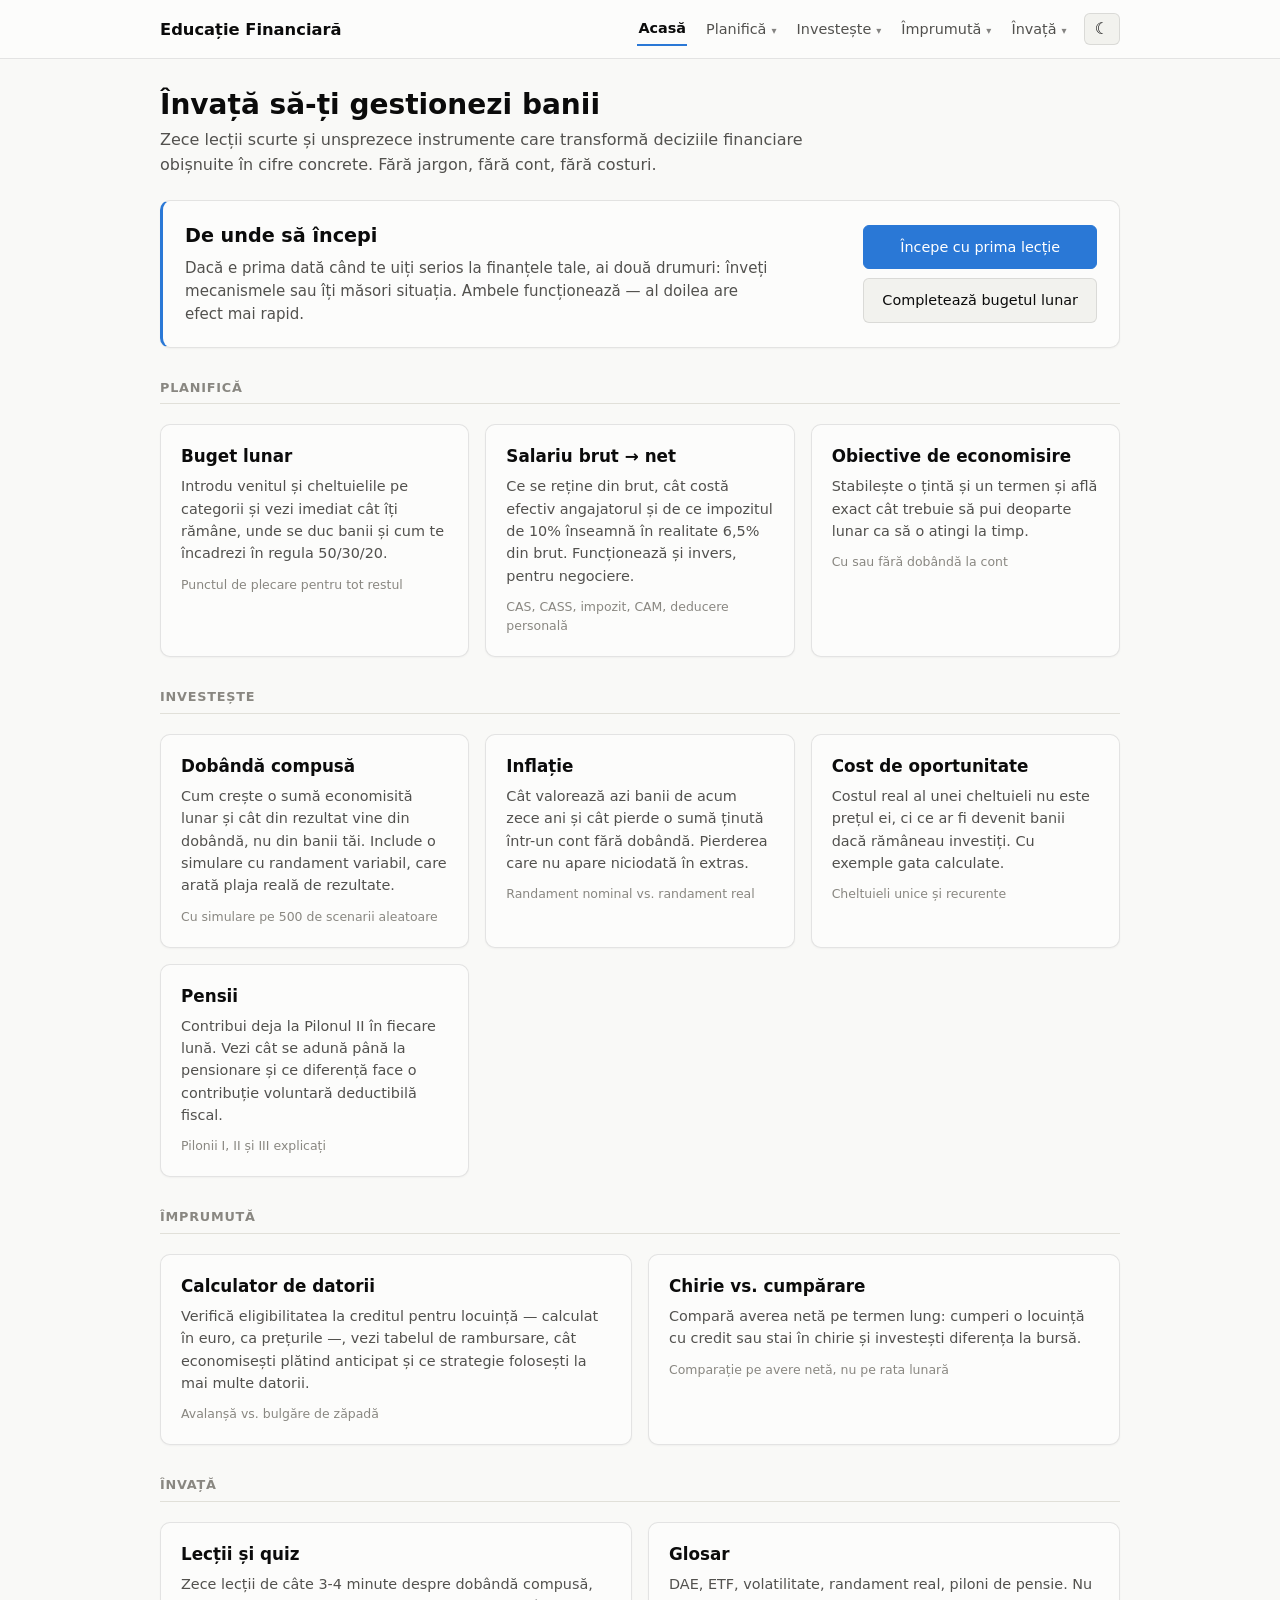
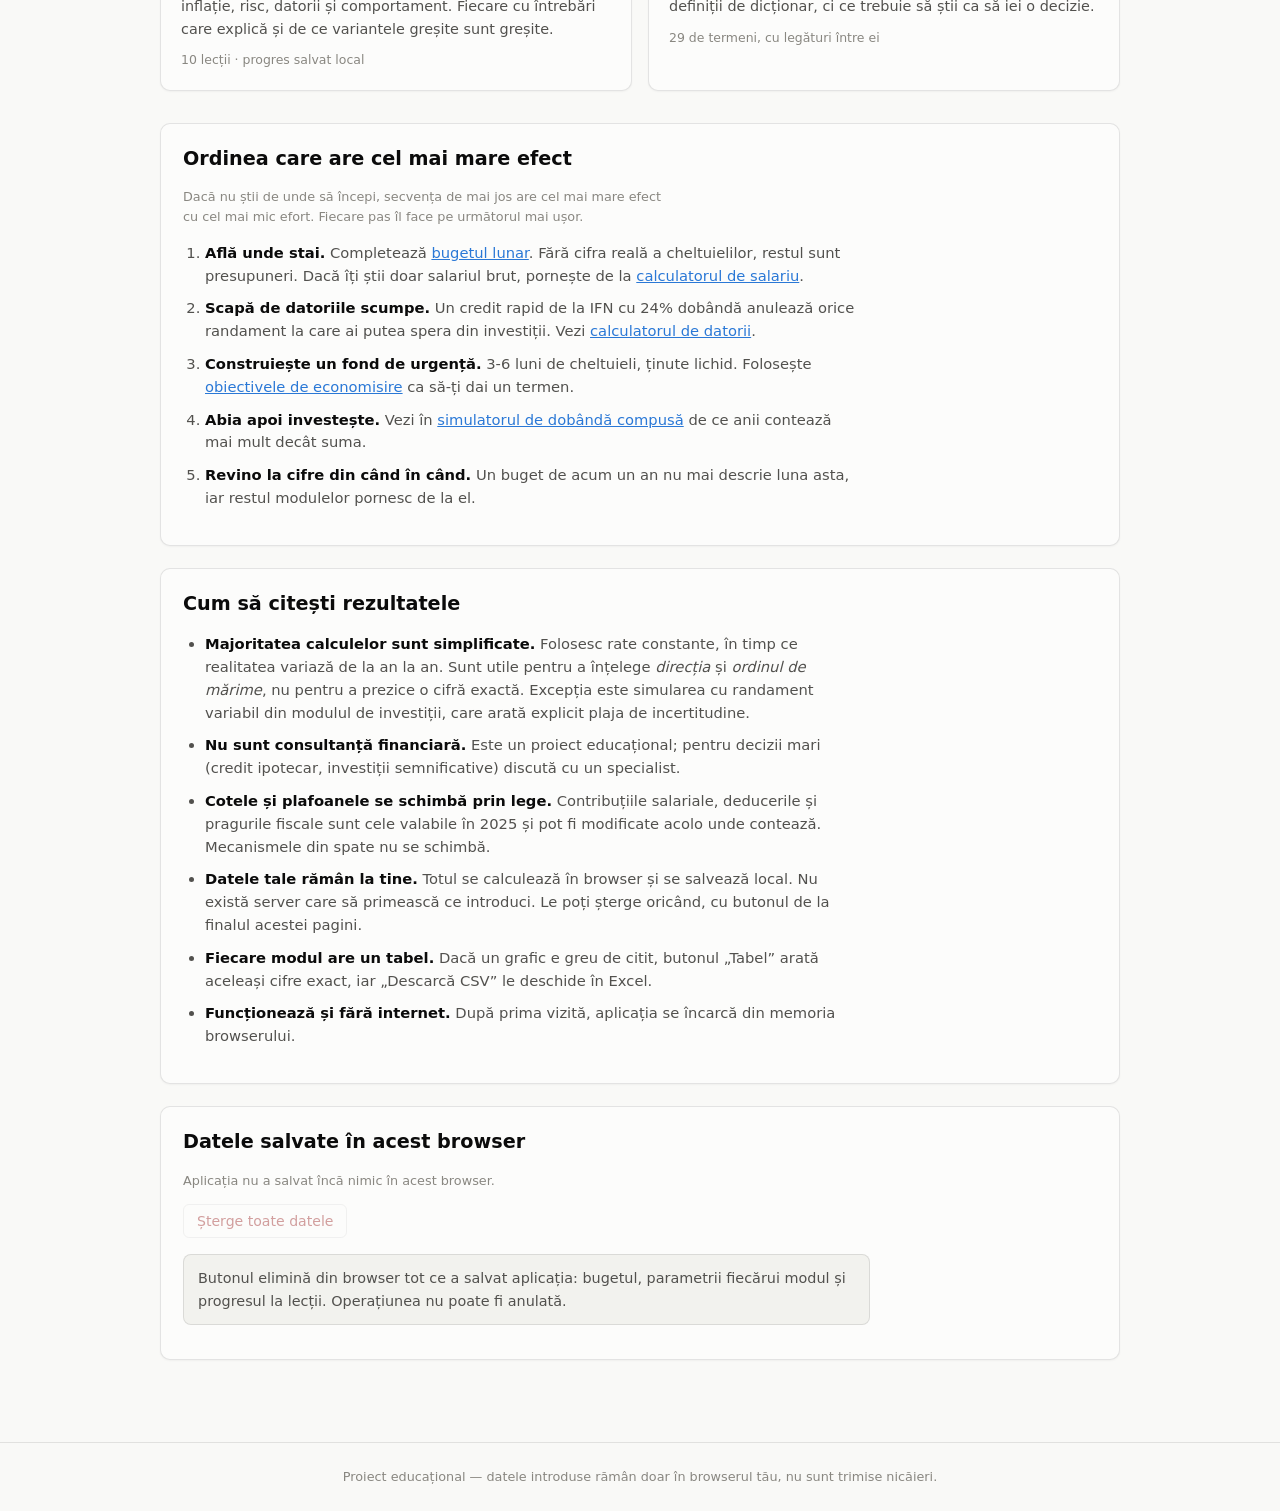
==== index.html @ 133fb51b "Initial commit: aplicatie de educatie financiara Unsprezece instrumente interactive (buget, salariu," ====
<!doctype html>
<html lang="ro">
<head>
  <meta charset="utf-8" />
  <meta name="viewport" content="width=device-width, initial-scale=1" />
  <title>Educație Financiară</title>
  <meta name="description" content="Aplicație de educație financiară: lecții cu quiz, glosar și unsprezece instrumente interactive — buget, salariu, investiții, credite, pensii, inflație. Fără cont, fără costuri, totul în browser." />
  <link rel="stylesheet" href="css/style.css" />
  <link rel="manifest" href="manifest.json" />
  <meta name="theme-color" content="#2a78d6" />
</head>
<body>
  <a class="skip-link" href="#main">Sari la conținut</a>
  <header class="site-header">
    <nav class="site-nav" id="site-nav" aria-label="Navigație principală"></nav>
  </header>

  <main id="main">
    <h1>Învață să-ți gestionezi banii</h1>
    <p class="subtitle">Zece lecții scurte și unsprezece instrumente care transformă deciziile financiare obișnuite în cifre concrete. Fără jargon, fără cont, fără costuri.</p>

    <!-- Punctul de intrare recomandat: se personalizează dacă există date. -->
    <div class="card hero-card">
      <div class="hero-main">
        <div class="hero-text">
          <h2 id="hero-title">De unde să începi</h2>
          <p id="hero-text" class="hero-lead">Dacă e prima dată când te uiți serios la finanțele tale, ai două drumuri: înveți mecanismele sau îți măsori situația. Ambele funcționează — al doilea are efect mai rapid.</p>
        </div>
        <div class="hero-actions">
          <a class="hero-btn primary" id="hero-cta" href="lectii.html">Începe cu prima lecție</a>
          <a class="hero-btn" href="buget.html">Completează bugetul lunar</a>
        </div>
      </div>
      <div id="hero-progress" class="hero-progress hidden"></div>
    </div>

    <h2 class="section-title">Planifică</h2>
    <div class="module-grid">
      <a class="module-card" href="buget.html">
        <h3>Buget lunar</h3>
        <p>Introdu venitul și cheltuielile pe categorii și vezi imediat cât îți rămâne, unde se duc banii și cum te încadrezi în regula 50/30/20.</p>
        <span class="status" id="status-buget">Punctul de plecare pentru tot restul</span>
      </a>
      <a class="module-card" href="salariu.html">
        <h3>Salariu brut → net</h3>
        <p>Ce se reține din brut, cât costă efectiv angajatorul și de ce impozitul de 10% înseamnă în realitate 6,5% din brut. Funcționează și invers, pentru negociere.</p>
        <span class="status">CAS, CASS, impozit, CAM, deducere personală</span>
      </a>
      <a class="module-card" href="obiective.html">
        <h3>Obiective de economisire</h3>
        <p>Stabilește o țintă și un termen și află exact cât trebuie să pui deoparte lunar ca să o atingi la timp.</p>
        <span class="status">Cu sau fără dobândă la cont</span>
      </a>
    </div>

    <h2 class="section-title">Investește</h2>
    <div class="module-grid">
      <a class="module-card" href="investitii.html">
        <h3>Dobândă compusă</h3>
        <p>Cum crește o sumă economisită lunar și cât din rezultat vine din dobândă, nu din banii tăi. Include o simulare cu randament variabil, care arată plaja reală de rezultate.</p>
        <span class="status">Cu simulare pe 500 de scenarii aleatoare</span>
      </a>
      <a class="module-card" href="inflatie.html">
        <h3>Inflație</h3>
        <p>Cât valorează azi banii de acum zece ani și cât pierde o sumă ținută într-un cont fără dobândă. Pierderea care nu apare niciodată în extras.</p>
        <span class="status">Randament nominal vs. randament real</span>
      </a>
      <a class="module-card" href="oportunitate.html">
        <h3>Cost de oportunitate</h3>
        <p>Costul real al unei cheltuieli nu este prețul ei, ci ce ar fi devenit banii dacă rămâneau investiți. Cu exemple gata calculate.</p>
        <span class="status">Cheltuieli unice și recurente</span>
      </a>
      <a class="module-card" href="pensii.html">
        <h3>Pensii</h3>
        <p>Contribui deja la Pilonul II în fiecare lună. Vezi cât se adună până la pensionare și ce diferență face o contribuție voluntară deductibilă fiscal.</p>
        <span class="status">Pilonii I, II și III explicați</span>
      </a>
    </div>

    <h2 class="section-title">Împrumută</h2>
    <div class="module-grid">
      <a class="module-card" href="datorii.html">
        <h3>Calculator de datorii</h3>
        <p>Verifică eligibilitatea la creditul pentru locuință — calculat în euro, ca prețurile —, vezi tabelul de rambursare, cât economisești plătind anticipat și ce strategie folosești la mai multe datorii.</p>
        <span class="status">Avalanșă vs. bulgăre de zăpadă</span>
      </a>
      <a class="module-card" href="comparator.html">
        <h3>Chirie vs. cumpărare</h3>
        <p>Compară averea netă pe termen lung: cumperi o locuință cu credit sau stai în chirie și investești diferența la bursă.</p>
        <span class="status">Comparație pe avere netă, nu pe rata lunară</span>
      </a>
    </div>

    <h2 class="section-title">Învață</h2>
    <div class="module-grid">
      <a class="module-card" href="lectii.html">
        <h3>Lecții și quiz</h3>
        <p>Zece lecții de câte 3-4 minute despre dobândă compusă, inflație, risc, datorii și comportament. Fiecare cu întrebări care explică și de ce variantele greșite sunt greșite.</p>
        <span class="status" id="status-lectii">10 lecții · progres salvat local</span>
      </a>
      <a class="module-card" href="glosar.html">
        <h3>Glosar</h3>
        <p>DAE, ETF, volatilitate, randament real, piloni de pensie. Nu definiții de dicționar, ci ce trebuie să știi ca să iei o decizie.</p>
        <span class="status">29 de termeni, cu legături între ei</span>
      </a>
    </div>

    <div class="card" style="margin-top:32px">
      <h2>Ordinea care are cel mai mare efect</h2>
      <p class="field-hint">Dacă nu știi de unde să începi, secvența de mai jos are cel mai mare efect cu cel mai mic efort. Fiecare pas îl face pe următorul mai ușor.</p>
      <ol class="notes-list">
        <li><strong>Află unde stai.</strong> Completează <a href="buget.html">bugetul lunar</a>. Fără cifra reală a cheltuielilor, restul sunt presupuneri. Dacă îți știi doar salariul brut, pornește de la <a href="salariu.html">calculatorul de salariu</a>.</li>
        <li><strong>Scapă de datoriile scumpe.</strong> Un credit rapid de la IFN cu 24% dobândă anulează orice randament la care ai putea spera din investiții. Vezi <a href="datorii.html">calculatorul de datorii</a>.</li>
        <li><strong>Construiește un fond de urgență.</strong> 3-6 luni de cheltuieli, ținute lichid. Folosește <a href="obiective.html">obiectivele de economisire</a> ca să-ți dai un termen.</li>
        <li><strong>Abia apoi investește.</strong> Vezi în <a href="investitii.html">simulatorul de dobândă compusă</a> de ce anii contează mai mult decât suma.</li>
        <li><strong>Revino la cifre din când în când.</strong> Un buget de acum un an nu mai descrie luna asta, iar restul modulelor pornesc de la el.</li>
      </ol>
    </div>

    <div class="card">
      <h2>Cum să citești rezultatele</h2>
      <ul class="notes-list">
        <li><strong>Majoritatea calculelor sunt simplificate.</strong> Folosesc rate constante, în timp ce realitatea variază de la an la an. Sunt utile pentru a înțelege <em>direcția</em> și <em>ordinul de mărime</em>, nu pentru a prezice o cifră exactă. Excepția este simularea cu randament variabil din modulul de investiții, care arată explicit plaja de incertitudine.</li>
        <li><strong>Nu sunt consultanță financiară.</strong> Este un proiect educațional; pentru decizii mari (credit ipotecar, investiții semnificative) discută cu un specialist.</li>
        <li><strong>Cotele și plafoanele se schimbă prin lege.</strong> Contribuțiile salariale, deducerile și pragurile fiscale sunt cele valabile în 2025 și pot fi modificate acolo unde contează. Mecanismele din spate nu se schimbă.</li>
        <li><strong>Datele tale rămân la tine.</strong> Totul se calculează în browser și se salvează local. Nu există server care să primească ce introduci. Le poți șterge oricând, cu butonul de la finalul acestei pagini.</li>
        <li><strong>Fiecare modul are un tabel.</strong> Dacă un grafic e greu de citit, butonul „Tabel” arată aceleași cifre exact, iar „Descarcă CSV” le deschide în Excel.</li>
        <li><strong>Funcționează și fără internet.</strong> După prima vizită, aplicația se încarcă din memoria browserului.</li>
      </ul>
    </div>

    <div class="card">
      <h2>Datele salvate în acest browser</h2>
      <p class="field-hint" id="storage-summary">Aplicația nu a salvat încă nimic.</p>
      <div class="button-row">
        <button id="btn-clear" type="button" class="ghost danger">Șterge toate datele</button>
      </div>
      <p class="insight">Butonul elimină din browser tot ce a salvat aplicația: bugetul, parametrii fiecărui modul și progresul la lecții. Operațiunea nu poate fi anulată.</p>
    </div>
  </main>

  <footer class="site-footer">
    <p>Proiect educațional — datele introduse rămân doar în browserul tău, nu sunt trimise nicăieri.</p>
  </footer>

  <script src="js/common.js"></script>
  <script src="js/store.js"></script>
  <script src="js/lectii-data.js"></script>
  <script src="js/index.js"></script>
  <script>renderNav("index.html");</script>
</body>
</html>
---- css/style.css ----
/* =====================================================================
   Educație Financiară — foaie de stil unică
   Organizare: 1. tokens  2. bază  3. layout  4. componente  5. responsive
   ===================================================================== */

/* --- 1. Tokens de culoare ------------------------------------------ */
/* Paleta categorică are 8 culori alese să rămână distincte inclusiv
   pentru daltonism; ordinea slot-urilor nu trebuie schimbată.          */

:root {
  color-scheme: light;
  --surface-page:   #f9f9f7;
  --surface-card:   #fcfcfb;
  --surface-sunken: #f2f2ee;
  --text-primary:   #0b0b0b;
  --text-secondary: #52514e;
  --text-muted:     #898781;
  --gridline:       #e1e0d9;
  --baseline:       #c3c2b7;
  --border:         rgba(11, 11, 11, 0.10);
  --good-text:      #006300;
  --critical-text:  #a02f2f;
  --warn-text:      #8a5a00;

  --series-1: #2a78d6; /* albastru */
  --series-2: #eb6834; /* portocaliu */
  --series-3: #1baf7a; /* turcoaz */
  --series-4: #eda100; /* galben */
  --series-5: #e87ba4; /* magenta */
  --series-6: #008300; /* verde */
  --series-7: #4a3aa7; /* violet */
  --series-8: #e34948; /* roșu */

  --accent: var(--series-1);
  --radius: 10px;
  --shadow: 0 1px 2px rgba(11, 11, 11, 0.04);
}

/* Tema întunecată: aceleași opt nuanțe, reașezate pentru fundal închis.
   Se aplică fie din setarea sistemului, fie din butonul de comutare.    */
@media (prefers-color-scheme: dark) {
  :root:not([data-theme="light"]) {
    color-scheme: dark;
    --surface-page:   #0d0d0d;
    --surface-card:   #1a1a19;
    --surface-sunken: #232322;
    --text-primary:   #ffffff;
    --text-secondary: #c3c2b7;
    --text-muted:     #a3a199;
    --gridline:       #2c2c2a;
    --baseline:       #383835;
    --border:         rgba(255, 255, 255, 0.12);
    --good-text:      #0ca30c;
    --critical-text:  #e66767;
    --warn-text:      #fab219;

    --series-1: #3987e5;
    --series-2: #d95926;
    --series-3: #199e70;
    --series-4: #c98500;
    --series-5: #d55181;
    --series-6: #008300;
    --series-7: #9085e9;
    --series-8: #e66767;
    --shadow: none;
  }
}

:root[data-theme="dark"] {
  color-scheme: dark;
  --surface-page:   #0d0d0d;
  --surface-card:   #1a1a19;
  --surface-sunken: #232322;
  --text-primary:   #ffffff;
  --text-secondary: #c3c2b7;
  --text-muted:     #a3a199;
  --gridline:       #2c2c2a;
  --baseline:       #383835;
  --border:         rgba(255, 255, 255, 0.12);
  --good-text:      #0ca30c;
  --critical-text:  #e66767;
  --warn-text:      #fab219;

  --series-1: #3987e5;
  --series-2: #d95926;
  --series-3: #199e70;
  --series-4: #c98500;
  --series-5: #d55181;
  --series-6: #008300;
  --series-7: #9085e9;
  --series-8: #e66767;
  --shadow: none;
}

/* --- 2. Bază -------------------------------------------------------- */

* { box-sizing: border-box; }

html { scroll-behavior: smooth; }

@media (prefers-reduced-motion: reduce) {
  html { scroll-behavior: auto; }
  * { transition: none !important; animation: none !important; }
}

body {
  margin: 0;
  background: var(--surface-page);
  color: var(--text-primary);
  font-family: system-ui, -apple-system, "Segoe UI", sans-serif;
  line-height: 1.55;
  -webkit-font-smoothing: antialiased;
}

a { color: var(--accent); }

h1 { font-size: 1.75rem; margin: 0 0 6px; line-height: 1.25; }
h2 { font-size: 1.2rem; margin: 0 0 14px; }
h3 { font-size: 1rem; margin: 24px 0 10px; color: var(--text-secondary); }

.subtitle {
  color: var(--text-secondary);
  margin: 0 0 22px;
  max-width: 65ch;
}

/* Focus vizibil pentru navigarea cu tastatura. */
:where(a, button, input, select, summary, [tabindex]):focus-visible {
  outline: 2px solid var(--accent);
  outline-offset: 2px;
  border-radius: 4px;
}

/* Link de salt, vizibil doar la focalizare cu Tab. */
.skip-link {
  position: absolute;
  left: -9999px;
  top: 0;
  background: var(--accent);
  color: #fff;
  padding: 10px 16px;
  z-index: 100;
  border-radius: 0 0 var(--radius) 0;
}
.skip-link:focus { left: 0; }

/* Text disponibil doar pentru cititoarele de ecran. */
.sr-only {
  position: absolute;
  width: 1px; height: 1px;
  padding: 0; margin: -1px;
  overflow: hidden;
  clip: rect(0, 0, 0, 0);
  white-space: nowrap;
  border: 0;
}

/* --- 3. Layout ------------------------------------------------------ */

.site-header {
  border-bottom: 1px solid var(--border);
  background: var(--surface-card);
  position: sticky;
  top: 0;
  z-index: 20;
}

.site-nav {
  max-width: 1000px;
  margin: 0 auto;
  padding: 12px 20px;
  display: flex;
  align-items: center;
  gap: 16px;
}

.site-nav .brand {
  font-weight: 700;
  font-size: 1.02rem;
  text-decoration: none;
  color: var(--text-primary);
  white-space: nowrap;
}

.nav-links {
  display: flex;
  align-items: center;
  gap: 18px;
  margin-left: auto;
  flex-wrap: wrap;
}

.nav-link {
  text-decoration: none;
  color: var(--text-secondary);
  font-size: 0.9rem;
  padding: 5px 1px;
  border-bottom: 2px solid transparent;
  white-space: nowrap;
}
.nav-link:hover { color: var(--text-primary); }
.nav-link.active {
  color: var(--text-primary);
  border-bottom-color: var(--accent);
  font-weight: 600;
}

.nav-burger {
  display: none;
  margin-left: auto;
  font-size: 1.1rem;
  padding: 5px 10px;
}

.theme-toggle {
  font-size: 1rem;
  line-height: 1;
  padding: 7px 10px;
  flex: none;
}

main {
  max-width: 1000px;
  margin: 0 auto;
  padding: 28px 20px 60px;
}

/* --- 4. Componente -------------------------------------------------- */

.card {
  background: var(--surface-card);
  border: 1px solid var(--border);
  border-radius: var(--radius);
  padding: 20px 22px;
  margin-bottom: 22px;
  box-shadow: var(--shadow);
}

/* Blocul pliabil cu explicații educaționale. */
.explainer {
  background: var(--surface-card);
  border: 1px solid var(--border);
  border-left: 3px solid var(--accent);
  border-radius: var(--radius);
  padding: 4px 20px;
  margin-bottom: 22px;
}
.explainer summary {
  cursor: pointer;
  font-weight: 600;
  padding: 12px 0;
  list-style: none;
  display: flex;
  align-items: center;
  gap: 8px;
}
.explainer summary::-webkit-details-marker { display: none; }
.explainer summary::before {
  content: "▸";
  color: var(--accent);
  transition: transform 0.15s ease;
}
.explainer[open] summary::before { transform: rotate(90deg); }
.explainer p, .explainer ul { color: var(--text-secondary); font-size: 0.92rem; max-width: 70ch; }
.explainer p.warn { color: var(--warn-text); }
.explainer ul { padding-left: 20px; }
.explainer li { margin-bottom: 6px; }

/* --- Pagina principală ---------------------------------------------- */

/* Titlu de secțiune între grupurile de module. */
.section-title {
  font-size: 0.8rem;
  text-transform: uppercase;
  letter-spacing: 0.06em;
  color: var(--text-muted);
  margin: 30px 0 0;
  padding-bottom: 6px;
  border-bottom: 1px solid var(--gridline);
}

.hero-card { border-left: 3px solid var(--accent); }

.hero-main {
  display: flex;
  gap: 24px;
  align-items: center;
  flex-wrap: wrap;
}
.hero-text { flex: 1; min-width: 260px; }
.hero-text h2 { margin-bottom: 6px; }
.hero-lead { margin: 0; color: var(--text-secondary); font-size: 0.94rem; max-width: 62ch; }

.hero-actions {
  display: flex;
  flex-direction: column;
  gap: 9px;
  flex: none;
}

.hero-btn {
  display: block;
  padding: 10px 18px;
  border-radius: 6px;
  border: 1px solid var(--border);
  background: var(--surface-sunken);
  color: var(--text-primary);
  text-decoration: none;
  font-size: 0.9rem;
  text-align: center;
  white-space: nowrap;
  transition: border-color 0.15s ease;
}
.hero-btn:hover { border-color: var(--accent); }
.hero-btn.primary {
  background: var(--accent);
  border-color: var(--accent);
  color: #fff;
  font-weight: 500;
}

.hero-progress { margin-top: 18px; }
.hero-progress-label {
  font-size: 0.82rem;
  color: var(--text-secondary);
  margin-bottom: 6px;
}

/* Carduri de pe pagina principală. */
.module-grid {
  display: grid;
  grid-template-columns: repeat(auto-fit, minmax(240px, 1fr));
  gap: 16px;
  margin-top: 20px;
}

.module-card {
  display: block;
  background: var(--surface-card);
  border: 1px solid var(--border);
  border-radius: var(--radius);
  padding: 18px 20px;
  text-decoration: none;
  color: var(--text-primary);
  transition: border-color 0.15s ease, transform 0.15s ease;
  box-shadow: var(--shadow);
}
.module-card:hover {
  border-color: var(--accent);
  transform: translateY(-2px);
}
.module-card h3 { margin: 0 0 6px; font-size: 1.05rem; color: var(--text-primary); }
.module-card p { margin: 0; color: var(--text-secondary); font-size: 0.9rem; }
.module-card .status {
  display: inline-block;
  margin-top: 10px;
  font-size: 0.78rem;
  color: var(--text-muted);
}

/* Formulare. */
.field-grid {
  display: grid;
  grid-template-columns: repeat(auto-fit, minmax(210px, 1fr));
  gap: 16px;
}

.field { min-width: 0; }

label {
  display: block;
  font-size: 0.85rem;
  color: var(--text-secondary);
  margin-bottom: 5px;
  font-weight: 500;
}

.field-hint {
  font-size: 0.8rem;
  color: var(--text-muted);
  margin: 5px 0 0;
  max-width: 60ch;
}

/* Avertisment legat de un câmp anume, fără să blocheze calculul. */
.field-hint.warn-inline {
  color: var(--warn-text);
  border-left: 2px solid var(--warn-text);
  padding-left: 8px;
}

input[type="number"], input[type="text"], select {
  width: 100%;
  padding: 8px 10px;
  border: 1px solid var(--border);
  border-radius: 6px;
  background: var(--surface-sunken);
  color: var(--text-primary);
  font-size: 0.95rem;
  font-family: inherit;
}

input:hover, select:hover { border-color: var(--baseline); }

button {
  font-family: inherit;
  font-size: 0.88rem;
  border-radius: 6px;
  border: 1px solid var(--border);
  background: var(--surface-sunken);
  color: var(--text-primary);
  padding: 8px 13px;
  cursor: pointer;
  transition: border-color 0.15s ease, background 0.15s ease;
}
button:hover:not(:disabled) { border-color: var(--accent); }
button:disabled { opacity: 0.45; cursor: not-allowed; }

button.primary {
  background: var(--accent);
  border-color: var(--accent);
  color: #fff;
  font-weight: 500;
}
button.ghost { background: transparent; color: var(--text-secondary); }
button.ghost:hover { color: var(--text-primary); }

.button-row {
  display: flex;
  gap: 10px;
  flex-wrap: wrap;
  margin-top: 14px;
}

/* --- Modulul de buget ------------------------------------------------ */

/* Bara cu luna activă și acțiunile ei. */
.month-bar {
  display: flex;
  justify-content: space-between;
  align-items: center;
  gap: 16px;
  flex-wrap: wrap;
  padding: 14px 18px;
}

.month-nav { display: flex; align-items: center; gap: 10px; }
.month-nav button { padding: 6px 12px; font-size: 1rem; line-height: 1; }

.month-current { display: flex; flex-direction: column; gap: 2px; min-width: 170px; }
.month-current select { font-size: 0.98rem; font-weight: 600; }
.month-meta { font-size: 0.76rem; color: var(--text-muted); }

.month-actions { display: flex; gap: 8px; flex-wrap: wrap; }

/* Șabloanele de pornire. */
.template-grid {
  display: grid;
  grid-template-columns: repeat(auto-fit, minmax(220px, 1fr));
  gap: 12px;
  margin-top: 14px;
}

.template-card {
  display: flex;
  flex-direction: column;
  gap: 5px;
  text-align: left;
  padding: 15px 16px;
  background: var(--surface-sunken);
  border-radius: var(--radius);
}
.template-card strong { font-size: 0.96rem; }
.template-card span { font-size: 0.85rem; color: var(--text-secondary); }
.template-card .template-meta { font-size: 0.78rem; color: var(--text-muted); margin-top: 3px; }

/* Rândurile de venit. */
.income-header, .income-row {
  display: grid;
  grid-template-columns: 1fr 120px 130px 36px;
  gap: 10px;
  align-items: center;
}
.income-row { margin-bottom: 8px; }

/* Rândurile de cheltuieli: culoare, nume, grupă, frecvență, plan, real, ștergere. */
.expense-header, .expense-row {
  display: grid;
  grid-template-columns: 16px 1fr 110px 120px 120px 110px 36px;
  gap: 10px;
  align-items: center;
}

/* Categoriile fără slot de culoare intră în „Altele” pe grafic. */
.expense-row .swatch.swatch-altele {
  background: repeating-linear-gradient(
    45deg, var(--gridline), var(--gridline) 3px, var(--surface-card) 3px, var(--surface-card) 6px
  );
  border: 1px solid var(--baseline);
}

/* Echivalentul lunar al unei cheltuieli rare, sub câmpul de sumă. */
.exp-plan-wrap { min-width: 0; }
.exp-equiv {
  display: block;
  font-size: 0.72rem;
  color: var(--text-muted);
  margin-top: 3px;
  white-space: nowrap;
}

/* Un link care arată ca un buton, în rândurile de acțiuni. */
.button-link {
  display: inline-flex;
  align-items: center;
  padding: 8px 13px;
  border-radius: 6px;
  border: 1px solid transparent;
  font-size: 0.88rem;
  color: var(--text-secondary);
  text-decoration: none;
}
.button-link:hover { color: var(--text-primary); border-color: var(--accent); }

/* Plan față de realitate. */
.variance-row {
  display: grid;
  grid-template-columns: 1fr auto auto;
  gap: 10px 16px;
  align-items: baseline;
  padding: 10px 0;
  border-bottom: 1px solid var(--gridline);
}
.variance-row:last-of-type { border-bottom: none; }
.variance-name { font-size: 0.92rem; overflow-wrap: anywhere; }
.variance-numbers {
  font-size: 0.85rem;
  color: var(--text-muted);
  font-variant-numeric: tabular-nums;
}

/* Starea se citește din simbol și text, nu doar din culoare. */
.variance-badge {
  font-size: 0.83rem;
  font-weight: 600;
  font-variant-numeric: tabular-nums;
  white-space: nowrap;
  min-width: 96px;
  text-align: right;
}
.variance-badge.critical { color: var(--critical-text); }
.variance-badge.good { color: var(--good-text); }
.variance-badge.neutral { color: var(--text-muted); }

/* Repere pe categorii. */
.benchmark-row { padding: 12px 0; border-bottom: 1px solid var(--gridline); }
.benchmark-row:last-child { border-bottom: none; }
.benchmark-head {
  display: flex;
  justify-content: space-between;
  gap: 12px;
  flex-wrap: wrap;
  font-size: 0.9rem;
  margin-bottom: 6px;
}
.benchmark-name { font-weight: 600; }
.benchmark-value { color: var(--text-muted); font-variant-numeric: tabular-nums; }
.benchmark-note {
  margin: 8px 0 0;
  font-size: 0.85rem;
  color: var(--text-secondary);
  max-width: 72ch;
}

/* Mesajul de la import. */
.import-error { border-left: 3px solid var(--critical-text); color: var(--critical-text); }

.expense-header {
  font-size: 0.78rem;
  color: var(--text-muted);
  text-transform: uppercase;
  letter-spacing: 0.03em;
  margin-bottom: 8px;
  padding-bottom: 6px;
  border-bottom: 1px solid var(--gridline);
}

.expense-row { margin-bottom: 8px; }

.expense-row .swatch { width: 14px; height: 14px; border-radius: 3px; }

.expense-row button.remove {
  color: var(--critical-text);
  padding: 5px 8px;
  background: transparent;
  border-color: transparent;
}
.expense-row button.remove:hover { border-color: var(--critical-text); }

/* Datoriile multiple. */
.debt-head, .debt-row {
  display: grid;
  grid-template-columns: 1.4fr 1fr 1fr 1fr;
  gap: 10px;
  align-items: center;
}
.debt-head {
  font-size: 0.78rem;
  color: var(--text-muted);
  text-transform: uppercase;
  letter-spacing: 0.03em;
  margin-bottom: 8px;
  padding-bottom: 6px;
  border-bottom: 1px solid var(--gridline);
}
.debt-row { margin-bottom: 8px; }
.debt-name { font-size: 0.9rem; }

/* Cartonașe cu indicatori. */
.stat-row {
  display: grid;
  grid-template-columns: repeat(auto-fit, minmax(165px, 1fr));
  gap: 14px;
  margin: 18px 0;
}

.stat-tile {
  padding: 14px 16px;
  border: 1px solid var(--border);
  border-radius: var(--radius);
  background: var(--surface-sunken);
  min-width: 0;
}

.stat-tile.with-id { border-left: 3px solid var(--accent-id, var(--accent)); }

.stat-tile .label { font-size: 0.8rem; color: var(--text-secondary); }
.stat-tile .value {
  font-size: 1.45rem;
  font-weight: 700;
  margin-top: 2px;
  line-height: 1.2;
  overflow-wrap: anywhere;
}
.stat-tile .value.good { color: var(--good-text); }
.stat-tile .value.critical { color: var(--critical-text); }

/* Bara stivuită de distribuție. */
.bar-chart-wrap { margin-top: 18px; }

.stacked-bar {
  display: flex;
  height: 34px;
  border-radius: 6px;
  overflow: hidden;
  background: var(--gridline);
  gap: 2px; /* separarea se face prin spațiu, nu prin contur */
}

.stacked-bar .segment { min-width: 2px; position: relative; }
.stacked-bar .segment.labelled {
  display: flex;
  align-items: center;
  justify-content: center;
  color: #fff;
  font-size: 0.72rem;
  font-weight: 500;
}

/* Legendă. */
.legend {
  display: flex;
  flex-wrap: wrap;
  gap: 10px 18px;
  margin-top: 14px;
  font-size: 0.85rem;
}
.legend .item { display: flex; align-items: center; gap: 6px; color: var(--text-secondary); }
.legend .swatch { width: 12px; height: 12px; border-radius: 3px; flex: none; }
.legend .swatch.line { width: 16px; height: 3px; border-radius: 2px; }
/* Seriile de referință (banii depuși) apar punctate și în grafic, și în legendă. */
.legend .swatch.line.dashed {
  height: 3px;
  border-radius: 0;
  background: none !important;
  border-top: 3px dashed currentColor;
}
.legend .amount { color: var(--text-primary); font-variant-numeric: tabular-nums; font-weight: 500; }

/* Scenariile de randament. */
.scenario-row {
  display: grid;
  grid-template-columns: 16px 1fr 110px;
  gap: 10px;
  align-items: center;
  margin-bottom: 10px;
}
.scenario-row .swatch { width: 14px; height: 14px; border-radius: 3px; }
.scenario-row .name { font-size: 0.92rem; color: var(--text-primary); margin: 0; font-weight: 400; }

/* Bara de progres a obiectivului. */
.meter { margin-top: 18px; }
.meter-header {
  display: flex;
  justify-content: space-between;
  gap: 12px;
  font-size: 0.85rem;
  color: var(--text-secondary);
  margin-bottom: 6px;
}
.meter-track {
  height: 14px;
  border-radius: 7px;
  background: var(--gridline);
  overflow: hidden;
}
.meter-fill {
  height: 100%;
  border-radius: 7px;
  background: var(--accent);
  transition: width 0.2s ease;
}
.meter-fill.good { background: var(--good-text); }

/* Barele regulii 50/30/20. */
.rule-row { margin-bottom: 16px; }
.rule-head {
  display: flex;
  justify-content: space-between;
  gap: 12px;
  font-size: 0.87rem;
  margin-bottom: 5px;
  flex-wrap: wrap;
}
.rule-target { color: var(--text-muted); font-variant-numeric: tabular-nums; }
.rule-track {
  position: relative;
  height: 12px;
  border-radius: 6px;
  background: var(--gridline);
  overflow: hidden;
}
.rule-fill { height: 100%; border-radius: 6px; transition: width 0.2s ease; }
/* Reperul țintei recomandate. */
.rule-marker {
  position: absolute;
  top: -3px;
  bottom: -3px;
  width: 2px;
  background: var(--text-primary);
  opacity: 0.55;
}

/* Comutator grafic/tabel. */
.view-toggle {
  display: flex;
  gap: 8px;
  margin-top: 18px;
  flex-wrap: wrap;
}

/* Tabele. */
.table-scroll { overflow-x: auto; margin-top: 4px; }
.table-tall { max-height: 460px; overflow-y: auto; }

table.data-table {
  width: 100%;
  border-collapse: collapse;
  margin-top: 12px;
  font-size: 0.88rem;
}
table.data-table th, table.data-table td {
  text-align: left;
  padding: 8px 10px;
  border-bottom: 1px solid var(--gridline);
  white-space: nowrap;
}
table.data-table th {
  color: var(--text-secondary);
  font-weight: 600;
  position: sticky;
  top: 0;
  background: var(--surface-card);
}
table.data-table td:not(:first-child),
table.data-table th:not(:first-child) {
  text-align: right;
  font-variant-numeric: tabular-nums;
}
table.data-table tbody tr:hover { background: var(--surface-sunken); }

/* Blocuri de concluzii și note. */
.insight {
  margin-top: 16px;
  padding: 12px 14px;
  border-radius: 8px;
  border: 1px solid var(--border);
  background: var(--surface-sunken);
  font-size: 0.9rem;
  color: var(--text-secondary);
  max-width: 75ch;
}

.notes-list {
  padding-left: 22px;
  color: var(--text-secondary);
  font-size: 0.92rem;
  max-width: 72ch;
}
.notes-list li { margin-bottom: 10px; }
.notes-list strong { color: var(--text-primary); }

/* Tooltip pentru grafice. */
.chart-tooltip {
  position: fixed;
  pointer-events: none;
  background: var(--text-primary);
  color: var(--surface-card);
  font-size: 0.8rem;
  padding: 7px 10px;
  border-radius: 6px;
  opacity: 0;
  transform: translate(-50%, -100%);
  transition: opacity 0.08s ease;
  white-space: nowrap;
  z-index: 50;
  box-shadow: 0 4px 12px rgba(0, 0, 0, 0.18);
  max-width: 90vw;
}
.chart-tooltip.visible { opacity: 1; }
/* Stare intermediară folosită doar pentru a măsura dimensiunea. */
.chart-tooltip.measuring { opacity: 0; display: block; }
.chart-tooltip .tt-head { color: var(--surface-card); opacity: 0.75; margin-bottom: 3px; }
.chart-tooltip .tt-row { display: flex; align-items: center; gap: 6px; }
.chart-tooltip .tt-key { display: inline-block; width: 10px; height: 2px; border-radius: 1px; flex: none; }

.line-chart-wrap { margin-top: 18px; position: relative; }

/* --- Submeniuri de navigație ---------------------------------------- */

.nav-group { position: relative; }

.nav-trigger {
  background: none;
  border: none;
  padding: 5px 1px;
  cursor: pointer;
  font-size: 0.9rem;
  font-family: inherit;
}
/* Săgeata care indică prezența unui submeniu. */
.nav-trigger::after {
  content: "▾";
  margin-left: 5px;
  font-size: 0.7em;
  opacity: 0.7;
}
.nav-group.open .nav-trigger::after { opacity: 1; }

.nav-panel {
  display: none;
  position: absolute;
  top: calc(100% + 10px);
  left: 0;
  min-width: 220px;
  background: var(--surface-card);
  border: 1px solid var(--border);
  border-radius: var(--radius);
  padding: 6px;
  box-shadow: 0 6px 20px rgba(0, 0, 0, 0.12);
  z-index: 30;
}
.nav-group.open .nav-panel { display: block; }

.nav-sublink {
  display: block;
  padding: 8px 12px;
  border-radius: 6px;
  text-decoration: none;
  color: var(--text-secondary);
  font-size: 0.9rem;
  white-space: nowrap;
}
.nav-sublink:hover { background: var(--surface-sunken); color: var(--text-primary); }
.nav-sublink.active { color: var(--text-primary); font-weight: 600; background: var(--surface-sunken); }

/* --- Sugestia de preluare a unei valori din alt modul ---------------- */

.prefill-note {
  display: flex;
  align-items: center;
  gap: 10px;
  flex-wrap: wrap;
  margin-top: 16px;
  padding: 11px 14px;
  border-radius: 8px;
  border: 1px dashed var(--accent);
  background: var(--surface-sunken);
  font-size: 0.88rem;
  color: var(--text-secondary);
}
.prefill-note .prefill-apply { margin-left: auto; }
.prefill-note .prefill-dismiss {
  background: transparent;
  border-color: transparent;
  color: var(--text-muted);
  padding: 6px 8px;
}

button.danger { color: var(--critical-text); }
button.danger:hover:not(:disabled) { border-color: var(--critical-text); }

/* --- Lecții ---------------------------------------------------------- */

.lesson-grid {
  display: grid;
  grid-template-columns: repeat(auto-fit, minmax(250px, 1fr));
  gap: 14px;
}

.lesson-card {
  display: block;
  background: var(--surface-sunken);
  border: 1px solid var(--border);
  border-radius: var(--radius);
  padding: 15px 17px;
  text-decoration: none;
  color: var(--text-primary);
  transition: border-color 0.15s ease, transform 0.15s ease;
}
.lesson-card:hover { border-color: var(--accent); transform: translateY(-2px); }
.lesson-card.done { border-left: 3px solid var(--good-text); }

.lesson-card-top {
  display: flex;
  justify-content: space-between;
  align-items: center;
  margin-bottom: 8px;
}
.lesson-badge {
  display: inline-flex;
  align-items: center;
  justify-content: center;
  width: 24px; height: 24px;
  border-radius: 50%;
  background: var(--gridline);
  color: var(--text-secondary);
  font-size: 0.78rem;
  font-weight: 600;
  flex: none;
}
.lesson-card.done .lesson-badge { background: var(--good-text); color: #fff; }
.lesson-time { font-size: 0.78rem; color: var(--text-muted); }

.lesson-card h3 { margin: 0 0 5px; font-size: 0.98rem; color: var(--text-primary); }
.lesson-card p { margin: 0; font-size: 0.86rem; color: var(--text-secondary); }
.lesson-card .status { display: block; margin-top: 9px; font-size: 0.78rem; color: var(--text-muted); }

.back-link { margin-bottom: 14px; padding-left: 0; }

.lesson-body { max-width: 72ch; }
.lesson-body p { color: var(--text-secondary); font-size: 0.96rem; line-height: 1.65; }
.lesson-body h3 { margin-top: 22px; color: var(--text-primary); font-size: 1.02rem; }
.lesson-insight {
  border-left: 3px solid var(--accent);
  color: var(--text-primary);
  font-size: 0.93rem;
}

/* --- Quiz ------------------------------------------------------------ */

.quiz-question { border: none; padding: 0; margin: 0 0 6px; }
.quiz-question legend {
  padding: 0;
  margin-bottom: 14px;
  font-weight: 600;
  font-size: 1rem;
  line-height: 1.45;
}

.quiz-option {
  display: grid;
  grid-template-columns: 28px 1fr;
  gap: 10px;
  width: 100%;
  text-align: left;
  padding: 12px 14px;
  margin-bottom: 9px;
  background: var(--surface-sunken);
  border: 1px solid var(--border);
  border-radius: 8px;
  font-size: 0.92rem;
  line-height: 1.5;
  cursor: pointer;
}
.quiz-option:hover:not(:disabled) { border-color: var(--accent); }
/* Variantele rămân lizibile după răspuns — sunt materialul de învățare. */
.quiz-option:disabled { opacity: 1; cursor: default; }

.quiz-marker {
  display: inline-flex;
  align-items: center;
  justify-content: center;
  width: 24px; height: 24px;
  border-radius: 50%;
  background: var(--gridline);
  color: var(--text-secondary);
  font-size: 0.8rem;
  font-weight: 600;
  flex: none;
}
.quiz-label { align-self: center; }

.quiz-option.correct { border-color: var(--good-text); background: var(--surface-sunken); }
.quiz-option.correct .quiz-marker { background: var(--good-text); color: #fff; }
.quiz-option.wrong { border-color: var(--critical-text); }
.quiz-option.wrong .quiz-marker { background: var(--critical-text); color: #fff; }

.quiz-why {
  grid-column: 2;
  display: block;
  margin-top: 7px;
  font-size: 0.86rem;
  color: var(--text-secondary);
  line-height: 1.55;
}

/* --- Chips (exemple rapide, filtre) ---------------------------------- */

.chip-row { display: flex; flex-wrap: wrap; gap: 8px; margin-top: 12px; }

.chip {
  padding: 7px 13px;
  border-radius: 999px;
  font-size: 0.84rem;
  background: var(--surface-sunken);
  color: var(--text-secondary);
}
.chip:hover:not(:disabled) { color: var(--text-primary); }
.chip.active {
  background: var(--accent);
  border-color: var(--accent);
  color: #fff;
  font-weight: 500;
}

/* --- Detalierea salariului ------------------------------------------- */

.breakdown-row {
  display: flex;
  justify-content: space-between;
  align-items: baseline;
  gap: 16px;
  padding: 10px 0;
  border-bottom: 1px solid var(--gridline);
}
.breakdown-row:last-child { border-bottom: none; }
/* Subtotalurile și totalurile se desprind vizual de pașii intermediari. */
.breakdown-row.subtotal { border-top: 1px solid var(--baseline); font-weight: 600; }
.breakdown-row.total {
  border-top: 2px solid var(--baseline);
  font-weight: 700;
  font-size: 1.02rem;
}

.breakdown-label { display: block; font-size: 0.92rem; }
.breakdown-note { display: block; font-size: 0.79rem; color: var(--text-muted); margin-top: 2px; }
.breakdown-value { font-variant-numeric: tabular-nums; white-space: nowrap; }
.breakdown-value.negative { color: var(--critical-text); }

/* --- Glosar ---------------------------------------------------------- */

.glosar-entry {
  border-bottom: 1px solid var(--gridline);
  padding: 4px 0;
}
.glosar-entry:last-child { border-bottom: none; }

.glosar-entry summary {
  cursor: pointer;
  padding: 11px 0;
  list-style: none;
  display: flex;
  flex-wrap: wrap;
  align-items: baseline;
  gap: 4px 12px;
}
.glosar-entry summary::-webkit-details-marker { display: none; }
.glosar-entry summary::before {
  content: "▸";
  color: var(--accent);
  margin-right: 6px;
  transition: transform 0.15s ease;
}
.glosar-entry[open] summary::before { transform: rotate(90deg); }
.glosar-entry summary strong { font-size: 0.98rem; }
.glosar-scurt { color: var(--text-secondary); font-size: 0.88rem; flex: 1; min-width: 200px; }

.glosar-lung {
  margin: 2px 0 10px 20px;
  color: var(--text-secondary);
  font-size: 0.91rem;
  max-width: 72ch;
  line-height: 1.6;
}
.glosar-vezi { margin: 0 0 12px 20px; font-size: 0.84rem; color: var(--text-muted); }
.glosar-vezi a { margin-right: 2px; }

.hidden { display: none !important; }

footer.site-footer {
  text-align: center;
  color: var(--text-muted);
  font-size: 0.8rem;
  padding: 24px 20px;
  border-top: 1px solid var(--border);
}
footer.site-footer p { margin: 0; }

/* --- 5. Responsive -------------------------------------------------- */

@media (max-width: 860px) {
  .nav-burger { display: block; }
  .theme-toggle { margin-left: 0; }

  .nav-links {
    display: none;
    width: 100%;
    order: 10;
    flex-direction: column;
    align-items: flex-start;
    gap: 4px;
    margin: 8px 0 4px;
    padding-top: 10px;
    border-top: 1px solid var(--border);
  }
  .nav-links.open { display: flex; }
  .nav-link { padding: 8px 0; width: 100%; border-bottom: none; }
  .nav-link.active { border-left: 3px solid var(--accent); padding-left: 10px; }

  .site-nav { flex-wrap: wrap; }

  /* Pe ecrane înguste submeniurile devin secțiuni în listă, nu panouri
     plutitoare: nu există spațiu lateral pentru un dropdown. */
  .nav-group { width: 100%; }
  .nav-trigger {
    width: 100%;
    text-align: left;
    color: var(--text-muted);
    font-size: 0.76rem;
    text-transform: uppercase;
    letter-spacing: 0.04em;
    padding: 12px 0 4px;
    cursor: default;
  }
  .nav-trigger::after { display: none; }
  .nav-trigger.active { color: var(--text-muted); }

  .nav-panel {
    display: block;
    position: static;
    min-width: 0;
    border: none;
    padding: 0;
    box-shadow: none;
    background: none;
  }
  .nav-sublink { padding: 8px 0 8px 12px; border-radius: 0; }
  .nav-sublink.active { background: none; border-left: 3px solid var(--accent); padding-left: 10px; }
}

/* Pe tablete, rândul de cheltuieli are prea multe coloane pentru lățime:
   frecvența trece pe al doilea rând, sub nume. */
@media (max-width: 860px) and (min-width: 621px) {
  .expense-header {
    grid-template-columns: 16px 1fr 110px 110px 100px 36px;
  }
  .expense-header span:nth-child(4) { display: none; }

  .expense-row {
    grid-template-columns: 16px 1fr 110px 110px 100px 36px;
    grid-template-areas:
      "swatch name  group plan real remove"
      ".      freq  freq  .    .    .";
    row-gap: 6px;
  }
  .expense-row .swatch { grid-area: swatch; }
  .expense-row .exp-name { grid-area: name; }
  .expense-row .exp-group { grid-area: group; }
  .expense-row .exp-freq { grid-area: freq; }
  .expense-row .exp-plan-wrap { grid-area: plan; }
  .expense-row .exp-real { grid-area: real; }
  .expense-row .remove { grid-area: remove; }
}

@media (max-width: 620px) {
  main { padding: 20px 14px 48px; }
  .card { padding: 16px 15px; }
  h1 { font-size: 1.45rem; }

  /* Rândurile de cheltuieli devin blocuri, ca să încapă pe telefon.
     Plan și Real rămân alăturate: comparația dintre ele este scopul. */
  .expense-header { display: none; }
  .expense-row {
    grid-template-columns: 16px 1fr 1fr 36px;
    grid-template-areas:
      "swatch name  name  remove"
      ".      group group group"
      ".      freq  freq  freq"
      ".      plan  real  real";
    row-gap: 6px;
    padding-bottom: 12px;
    margin-bottom: 12px;
    border-bottom: 1px solid var(--gridline);
  }
  .expense-row .swatch { grid-area: swatch; }
  .expense-row .exp-name { grid-area: name; }
  .expense-row .exp-group { grid-area: group; }
  .expense-row .exp-freq { grid-area: freq; }
  .expense-row .exp-plan-wrap { grid-area: plan; }
  .expense-row .exp-real { grid-area: real; }
  .expense-row .remove { grid-area: remove; }

  /* Pe telefon lipsește antetul de tabel, deci câmpurile se auto-explică. */
  .expense-row .exp-plan { text-align: right; }
  .expense-row .exp-real { text-align: right; }

  .income-header { display: none; }
  .income-row {
    grid-template-columns: 1fr 1fr 36px;
    grid-template-areas:
      "name  name   remove"
      "type  amount amount";
    row-gap: 6px;
    padding-bottom: 12px;
    margin-bottom: 12px;
    border-bottom: 1px solid var(--gridline);
  }
  .income-row .inc-name { grid-area: name; }
  .income-row .inc-type { grid-area: type; }
  .income-row .inc-amount { grid-area: amount; }
  .income-row .remove { grid-area: remove; }

  .month-bar { flex-direction: column; align-items: stretch; }
  .month-nav { justify-content: space-between; }
  .month-actions button { flex: 1; }

  .variance-row { grid-template-columns: 1fr auto; }
  .variance-numbers { grid-column: 1; }
  .variance-badge { grid-row: 1 / 3; grid-column: 2; align-self: center; }

  .debt-head { display: none; }
  .debt-row {
    grid-template-columns: 1fr 1fr;
    row-gap: 6px;
    padding-bottom: 12px;
    margin-bottom: 12px;
    border-bottom: 1px solid var(--gridline);
  }
  .debt-name { grid-column: 1 / -1; font-weight: 600; }

  .stat-tile .value { font-size: 1.25rem; }

  .score-main { gap: 16px; }
  .score-verdict { font-size: 1.4rem; }

  /* Butoanele trec pe toată lățimea, sub text. */
  .hero-actions { width: 100%; }
  .hero-btn { width: 100%; }

  /* Explicația trece sub marcaj, ca să nu rămână o coloană de 3 cuvinte. */
  .quiz-option { grid-template-columns: 24px 1fr; padding: 11px 12px; }
  .quiz-why { grid-column: 1 / -1; }

  .breakdown-row { gap: 10px; }
  .glosar-lung, .glosar-vezi { margin-left: 0; }
}

/* --- Tipărire ------------------------------------------------------- */

@media print {
  .site-header, .view-toggle, .button-row, .skip-link, .chart-tooltip,
  .chip-row, .prefill-note, .back-link { display: none !important; }
  .glosar-entry .glosar-lung { display: block; }
  .dim-row, .lesson-card, .breakdown-row { break-inside: avoid; }
  body { background: #fff; }
  .card { break-inside: avoid; border-color: #ccc; box-shadow: none; }
  .explainer[open] summary::before { content: ""; }
  .table-tall { max-height: none; overflow: visible; }
  a { text-decoration: none; color: inherit; }
}
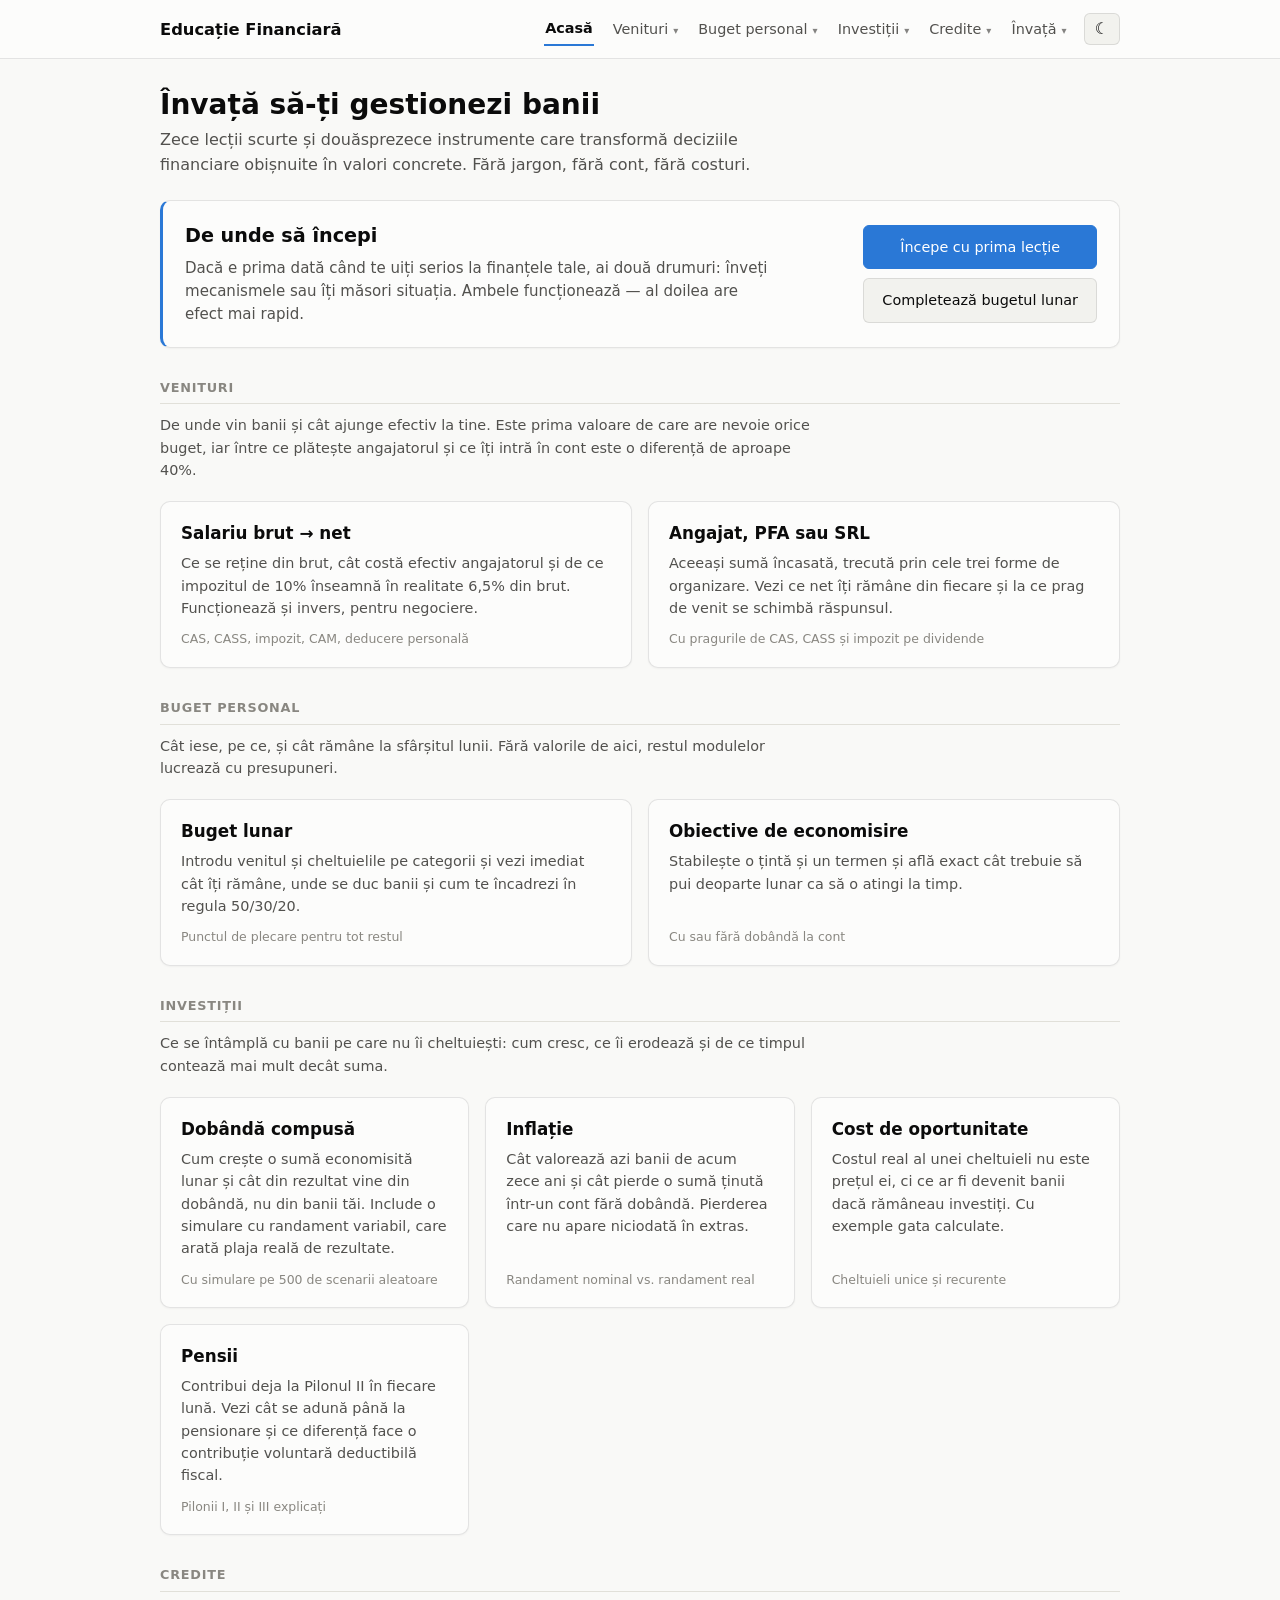
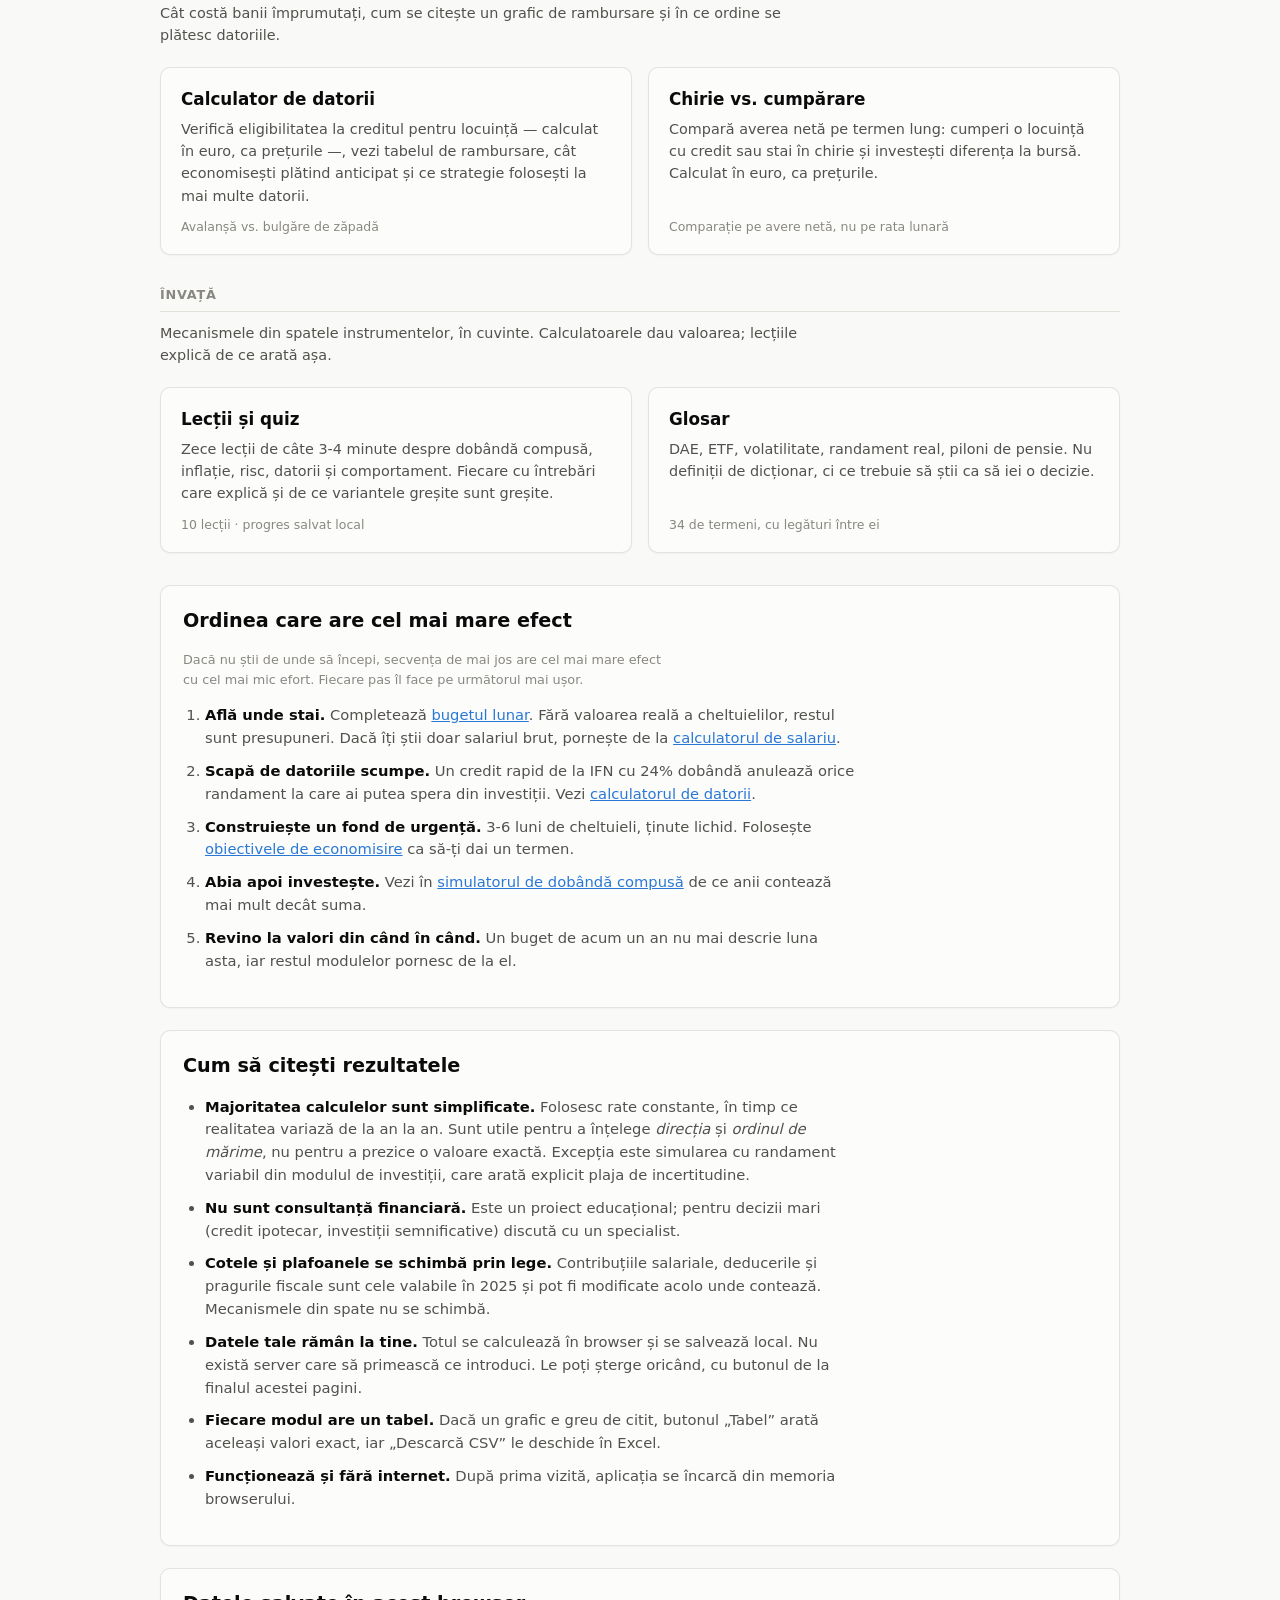
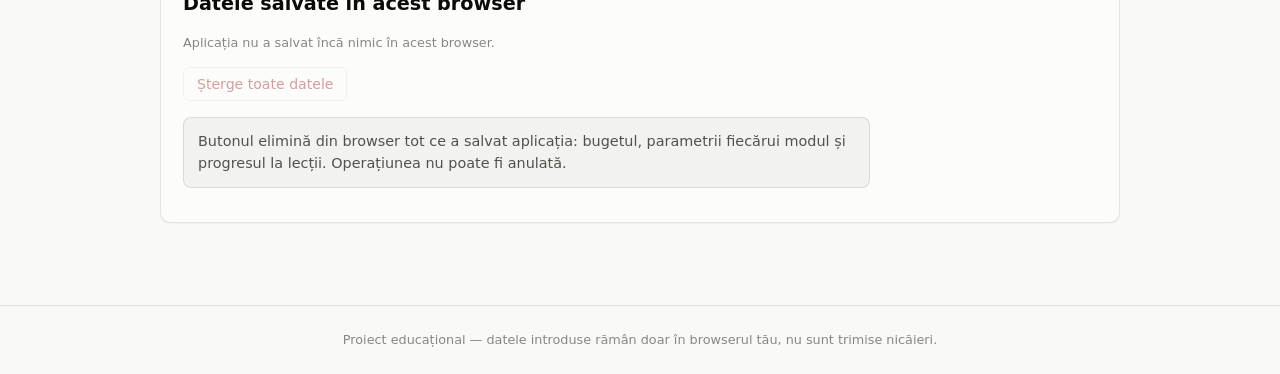
==== commit 09d05f2d: "Add income-form comparator, restructure menu, fix layout and caps New module "Angajat, PFA sau SRL" " ====
--- a/index.html
+++ b/index.html
@@ -4,7 +4,7 @@
   <meta charset="utf-8" />
   <meta name="viewport" content="width=device-width, initial-scale=1" />
   <title>Educație Financiară</title>
-  <meta name="description" content="Aplicație de educație financiară: lecții cu quiz, glosar și unsprezece instrumente interactive — buget, salariu, investiții, credite, pensii, inflație. Fără cont, fără costuri, totul în browser." />
+  <meta name="description" content="Aplicație de educație financiară: lecții cu quiz, glosar și douăsprezece instrumente interactive — buget, salariu, PFA vs. SRL, investiții, credite, pensii, inflație. Fără cont, fără costuri, totul în browser." />
   <link rel="stylesheet" href="css/style.css" />
   <link rel="manifest" href="manifest.json" />
   <meta name="theme-color" content="#2a78d6" />
@@ -17,7 +17,7 @@
 
   <main id="main">
     <h1>Învață să-ți gestionezi banii</h1>
-    <p class="subtitle">Zece lecții scurte și unsprezece instrumente care transformă deciziile financiare obișnuite în cifre concrete. Fără jargon, fără cont, fără costuri.</p>
+    <p class="subtitle">Zece lecții scurte și douăsprezece instrumente care transformă deciziile financiare obișnuite în valori concrete. Fără jargon, fără cont, fără costuri.</p>
 
     <!-- Punctul de intrare recomandat: se personalizează dacă există date. -->
     <div class="card hero-card">
@@ -34,17 +34,28 @@
       <div id="hero-progress" class="hero-progress hidden"></div>
     </div>
 
-    <h2 class="section-title">Planifică</h2>
+    <h2 class="section-title">Venituri</h2>
+    <p class="section-lead">De unde vin banii și cât ajunge efectiv la tine. Este prima valoare de care are nevoie orice buget, iar între ce plătește angajatorul și ce îți intră în cont este o diferență de aproape 40%.</p>
+    <div class="module-grid">
+      <a class="module-card" href="salariu.html">
+        <h3>Salariu brut → net</h3>
+        <p>Ce se reține din brut, cât costă efectiv angajatorul și de ce impozitul de 10% înseamnă în realitate 6,5% din brut. Funcționează și invers, pentru negociere.</p>
+        <span class="status">CAS, CASS, impozit, CAM, deducere personală</span>
+      </a>
+      <a class="module-card" href="forme-venit.html">
+        <h3>Angajat, PFA sau SRL</h3>
+        <p>Aceeași sumă încasată, trecută prin cele trei forme de organizare. Vezi ce net îți rămâne din fiecare și la ce prag de venit se schimbă răspunsul.</p>
+        <span class="status">Cu pragurile de CAS, CASS și impozit pe dividende</span>
+      </a>
+    </div>
+
+    <h2 class="section-title">Buget personal</h2>
+    <p class="section-lead">Cât iese, pe ce, și cât rămâne la sfârșitul lunii. Fără valorile de aici, restul modulelor lucrează cu presupuneri.</p>
     <div class="module-grid">
       <a class="module-card" href="buget.html">
         <h3>Buget lunar</h3>
         <p>Introdu venitul și cheltuielile pe categorii și vezi imediat cât îți rămâne, unde se duc banii și cum te încadrezi în regula 50/30/20.</p>
         <span class="status" id="status-buget">Punctul de plecare pentru tot restul</span>
-      </a>
-      <a class="module-card" href="salariu.html">
-        <h3>Salariu brut → net</h3>
-        <p>Ce se reține din brut, cât costă efectiv angajatorul și de ce impozitul de 10% înseamnă în realitate 6,5% din brut. Funcționează și invers, pentru negociere.</p>
-        <span class="status">CAS, CASS, impozit, CAM, deducere personală</span>
       </a>
       <a class="module-card" href="obiective.html">
         <h3>Obiective de economisire</h3>
@@ -53,7 +64,8 @@
       </a>
     </div>
 
-    <h2 class="section-title">Investește</h2>
+    <h2 class="section-title">Investiții</h2>
+    <p class="section-lead">Ce se întâmplă cu banii pe care nu îi cheltuiești: cum cresc, ce îi erodează și de ce timpul contează mai mult decât suma.</p>
     <div class="module-grid">
       <a class="module-card" href="investitii.html">
         <h3>Dobândă compusă</h3>
@@ -77,7 +89,8 @@
       </a>
     </div>
 
-    <h2 class="section-title">Împrumută</h2>
+    <h2 class="section-title">Credite</h2>
+    <p class="section-lead">Cât costă banii împrumutați, cum se citește un grafic de rambursare și în ce ordine se plătesc datoriile.</p>
     <div class="module-grid">
       <a class="module-card" href="datorii.html">
         <h3>Calculator de datorii</h3>
@@ -86,12 +99,13 @@
       </a>
       <a class="module-card" href="comparator.html">
         <h3>Chirie vs. cumpărare</h3>
-        <p>Compară averea netă pe termen lung: cumperi o locuință cu credit sau stai în chirie și investești diferența la bursă.</p>
+        <p>Compară averea netă pe termen lung: cumperi o locuință cu credit sau stai în chirie și investești diferența la bursă. Calculat în euro, ca prețurile.</p>
         <span class="status">Comparație pe avere netă, nu pe rata lunară</span>
       </a>
     </div>
 
     <h2 class="section-title">Învață</h2>
+    <p class="section-lead">Mecanismele din spatele instrumentelor, în cuvinte. Calculatoarele dau valoarea; lecțiile explică de ce arată așa.</p>
     <div class="module-grid">
       <a class="module-card" href="lectii.html">
         <h3>Lecții și quiz</h3>
@@ -101,7 +115,7 @@
       <a class="module-card" href="glosar.html">
         <h3>Glosar</h3>
         <p>DAE, ETF, volatilitate, randament real, piloni de pensie. Nu definiții de dicționar, ci ce trebuie să știi ca să iei o decizie.</p>
-        <span class="status">29 de termeni, cu legături între ei</span>
+        <span class="status">34 de termeni, cu legături între ei</span>
       </a>
     </div>
 
@@ -109,22 +123,22 @@
       <h2>Ordinea care are cel mai mare efect</h2>
       <p class="field-hint">Dacă nu știi de unde să începi, secvența de mai jos are cel mai mare efect cu cel mai mic efort. Fiecare pas îl face pe următorul mai ușor.</p>
       <ol class="notes-list">
-        <li><strong>Află unde stai.</strong> Completează <a href="buget.html">bugetul lunar</a>. Fără cifra reală a cheltuielilor, restul sunt presupuneri. Dacă îți știi doar salariul brut, pornește de la <a href="salariu.html">calculatorul de salariu</a>.</li>
+        <li><strong>Află unde stai.</strong> Completează <a href="buget.html">bugetul lunar</a>. Fără valoarea reală a cheltuielilor, restul sunt presupuneri. Dacă îți știi doar salariul brut, pornește de la <a href="salariu.html">calculatorul de salariu</a>.</li>
         <li><strong>Scapă de datoriile scumpe.</strong> Un credit rapid de la IFN cu 24% dobândă anulează orice randament la care ai putea spera din investiții. Vezi <a href="datorii.html">calculatorul de datorii</a>.</li>
         <li><strong>Construiește un fond de urgență.</strong> 3-6 luni de cheltuieli, ținute lichid. Folosește <a href="obiective.html">obiectivele de economisire</a> ca să-ți dai un termen.</li>
         <li><strong>Abia apoi investește.</strong> Vezi în <a href="investitii.html">simulatorul de dobândă compusă</a> de ce anii contează mai mult decât suma.</li>
-        <li><strong>Revino la cifre din când în când.</strong> Un buget de acum un an nu mai descrie luna asta, iar restul modulelor pornesc de la el.</li>
+        <li><strong>Revino la valori din când în când.</strong> Un buget de acum un an nu mai descrie luna asta, iar restul modulelor pornesc de la el.</li>
       </ol>
     </div>
 
     <div class="card">
       <h2>Cum să citești rezultatele</h2>
       <ul class="notes-list">
-        <li><strong>Majoritatea calculelor sunt simplificate.</strong> Folosesc rate constante, în timp ce realitatea variază de la an la an. Sunt utile pentru a înțelege <em>direcția</em> și <em>ordinul de mărime</em>, nu pentru a prezice o cifră exactă. Excepția este simularea cu randament variabil din modulul de investiții, care arată explicit plaja de incertitudine.</li>
+        <li><strong>Majoritatea calculelor sunt simplificate.</strong> Folosesc rate constante, în timp ce realitatea variază de la an la an. Sunt utile pentru a înțelege <em>direcția</em> și <em>ordinul de mărime</em>, nu pentru a prezice o valoare exactă. Excepția este simularea cu randament variabil din modulul de investiții, care arată explicit plaja de incertitudine.</li>
         <li><strong>Nu sunt consultanță financiară.</strong> Este un proiect educațional; pentru decizii mari (credit ipotecar, investiții semnificative) discută cu un specialist.</li>
         <li><strong>Cotele și plafoanele se schimbă prin lege.</strong> Contribuțiile salariale, deducerile și pragurile fiscale sunt cele valabile în 2025 și pot fi modificate acolo unde contează. Mecanismele din spate nu se schimbă.</li>
         <li><strong>Datele tale rămân la tine.</strong> Totul se calculează în browser și se salvează local. Nu există server care să primească ce introduci. Le poți șterge oricând, cu butonul de la finalul acestei pagini.</li>
-        <li><strong>Fiecare modul are un tabel.</strong> Dacă un grafic e greu de citit, butonul „Tabel” arată aceleași cifre exact, iar „Descarcă CSV” le deschide în Excel.</li>
+        <li><strong>Fiecare modul are un tabel.</strong> Dacă un grafic e greu de citit, butonul „Tabel” arată aceleași valori exact, iar „Descarcă CSV” le deschide în Excel.</li>
         <li><strong>Funcționează și fără internet.</strong> După prima vizită, aplicația se încarcă din memoria browserului.</li>
       </ul>
     </div>
--- a/css/style.css
+++ b/css/style.css
@@ -279,6 +279,17 @@
   border-bottom: 1px solid var(--gridline);
 }
 
+/* Rândul de context de sub titlul de secțiune: spune la ce folosește
+   grupul, ca titlurile scurte ale cartonașelor să nu rămână singurele
+   indicii. */
+.section-lead {
+  margin: 10px 0 0;
+  max-width: 72ch;
+  font-size: 0.9rem;
+  line-height: 1.55;
+  color: var(--text-secondary);
+}
+
 .hero-card { border-left: 3px solid var(--accent); }
 
 .hero-main {
@@ -358,6 +369,13 @@
   color: var(--text-muted);
 }
 
+/* Subtitlu care împarte un formular lung în grupuri cu sens. */
+.form-group-title {
+  margin: 26px 0 2px;
+  font-size: 0.95rem;
+  color: var(--text-primary);
+}
+
 /* Formulare. */
 .field-grid {
   display: grid;
@@ -645,6 +663,44 @@
 .stat-tile .value.good { color: var(--good-text); }
 .stat-tile .value.critical { color: var(--critical-text); }
 
+/* --- Alinierea pe rânduri a widget-urilor ----------------------------
+   Într-un rând de câmpuri sau de cartonașe, unele etichete încap pe un
+   rând și altele pe două, iar unele au explicație dedesubt și altele nu.
+   Fără o legătură între ele, casetele de input și cifrele mari ajung la
+   înălțimi diferite și rândul pare strâmb.
+
+   `subgrid` leagă cele trei benzi interne (etichetă / conținut / notă) de
+   rândurile părintelui, deci toate elementele de pe același rând le împart.
+   Gutiera internă se anulează: distanțele dintre etichetă, control și notă
+   vin din marginile lor, nu din `gap`-ul grilei — altfel s-ar dubla.
+
+   Rezervarea este de trei benzi, deci un element cu un al patrulea copil
+   ar da pe dinafară și ar scrie peste ce urmează. De aceea fiecare grilă se
+   verifică întâi cu `:has()`: dacă vreun element din ea are mai mult de trei
+   copii, grila întreagă revine la comportamentul dinainte. Mai bine
+   nealiniat decât suprapus, iar regula se autoprotejează la conținut viitor.
+
+   Browserele fără subgrid sau fără `:has()` ignoră blocul și păstrează
+   aranjarea de dinainte, deci nimic nu se strică; doar nu se aliniază. */
+@supports (grid-template-rows: subgrid) and selector(:has(*)) {
+  .field-grid:not(:has(> .field > :nth-child(4))) > .field,
+  .stat-row:not(:has(> .stat-tile > :nth-child(4))) > .stat-tile,
+  .module-grid:not(:has(> .module-card > :nth-child(4))) > .module-card {
+    display: grid;
+    grid-template-rows: subgrid;
+    grid-row: span 3;
+    row-gap: 0;
+  }
+
+  /* Ultima bandă preia spațiul rămas, ca notele scurte să stea lipite de
+     conținutul lor, nu suspendate la mijloc. */
+  .field-grid:not(:has(> .field > :nth-child(4))) > .field > :last-child,
+  .stat-row:not(:has(> .stat-tile > :nth-child(4))) > .stat-tile > :last-child,
+  .module-grid:not(:has(> .module-card > :nth-child(4))) > .module-card > :last-child {
+    align-self: start;
+  }
+}
+
 /* Bara stivuită de distribuție. */
 .bar-chart-wrap { margin-top: 18px; }
 
@@ -686,6 +742,49 @@
   border-top: 3px dashed currentColor;
 }
 .legend .amount { color: var(--text-primary); font-variant-numeric: tabular-nums; font-weight: 500; }
+
+/* --- Comparația formelor de venit ------------------------------------
+   Trei bare cu același total, ca diferența să se citească în compoziție,
+   nu în lungime. */
+
+.forma-row { margin-bottom: 18px; }
+.forma-row:last-child { margin-bottom: 0; }
+
+.forma-head {
+  display: flex;
+  align-items: baseline;
+  justify-content: space-between;
+  gap: 12px;
+  margin-bottom: 6px;
+  flex-wrap: wrap;
+}
+.forma-nume { font-size: 0.92rem; font-weight: 600; color: var(--text-primary); }
+.forma-valoare {
+  font-size: 0.9rem;
+  color: var(--text-secondary);
+  font-variant-numeric: tabular-nums;
+}
+
+/* Marcajul formei cu cel mai mare net — o etichetă, nu o recomandare. */
+.forma-marca {
+  margin-left: 8px;
+  padding: 2px 8px;
+  border-radius: 999px;
+  background: var(--surface-sunken);
+  border: 1px solid var(--border);
+  color: var(--good-text);
+  font-size: 0.72rem;
+  font-weight: 600;
+  letter-spacing: 0.01em;
+  white-space: nowrap;
+}
+
+.forma-titlu {
+  margin: 22px 0 4px;
+  font-size: 0.95rem;
+  color: var(--text-secondary);
+}
+#breakdown .forma-titlu:first-child { margin-top: 8px; }
 
 /* Scenariile de randament. */
 .scenario-row {
@@ -862,27 +961,50 @@
   position: absolute;
   top: calc(100% + 10px);
   left: 0;
-  min-width: 220px;
+  width: max-content;
+  min-width: 260px;
+  max-width: min(360px, calc(100vw - 32px));
   background: var(--surface-card);
   border: 1px solid var(--border);
   border-radius: var(--radius);
-  padding: 6px;
+  padding: 8px;
   box-shadow: 0 6px 20px rgba(0, 0, 0, 0.12);
   z-index: 30;
 }
 .nav-group.open .nav-panel { display: block; }
 
+/* Ultimul grup este lipit de marginea dreaptă a antetului: dacă panoul
+   ar porni tot din stânga, ar ieși din ecran. */
+.nav-links > .nav-group:last-child .nav-panel { left: auto; right: 0; }
+
+.nav-panel-desc {
+  margin: 4px 10px 10px;
+  font-size: 0.78rem;
+  line-height: 1.45;
+  color: var(--text-muted);
+}
+
 .nav-sublink {
   display: block;
-  padding: 8px 12px;
+  padding: 8px 10px;
   border-radius: 6px;
   text-decoration: none;
   color: var(--text-secondary);
   font-size: 0.9rem;
-  white-space: nowrap;
+  white-space: normal;
 }
 .nav-sublink:hover { background: var(--surface-sunken); color: var(--text-primary); }
 .nav-sublink.active { color: var(--text-primary); font-weight: 600; background: var(--surface-sunken); }
+
+.nav-sublink-label { display: block; }
+.nav-sublink-desc {
+  display: block;
+  margin-top: 3px;
+  font-size: 0.78rem;
+  line-height: 1.4;
+  color: var(--text-muted);
+}
+.nav-sublink:hover .nav-sublink-desc { color: var(--text-secondary); }
 
 /* --- Sugestia de preluare a unei valori din alt modul ---------------- */
 
@@ -1167,6 +1289,16 @@
   }
   .nav-sublink { padding: 8px 0 8px 12px; border-radius: 0; }
   .nav-sublink.active { background: none; border-left: 3px solid var(--accent); padding-left: 10px; }
+
+  /* Într-un meniu deschis peste toată pagina, descrierile ar face lista de
+     douăsprezece pagini de trei ori mai lungă decât ecranul. Titlul grupului
+     rămâne singurul context necesar. */
+  .nav-panel-desc, .nav-sublink-desc { display: none; }
+
+  /* Pe lățimi mici, numele formei și suma nu mai încap pe același rând
+     decât la unele forme. Le trecem pe rânduri separate la toate, ca
+     barele să înceapă de la aceeași înălțime. */
+  .forma-head { flex-direction: column; align-items: flex-start; gap: 2px; }
 }
 
 /* Pe tablete, rândul de cheltuieli are prea multe coloane pentru lățime:
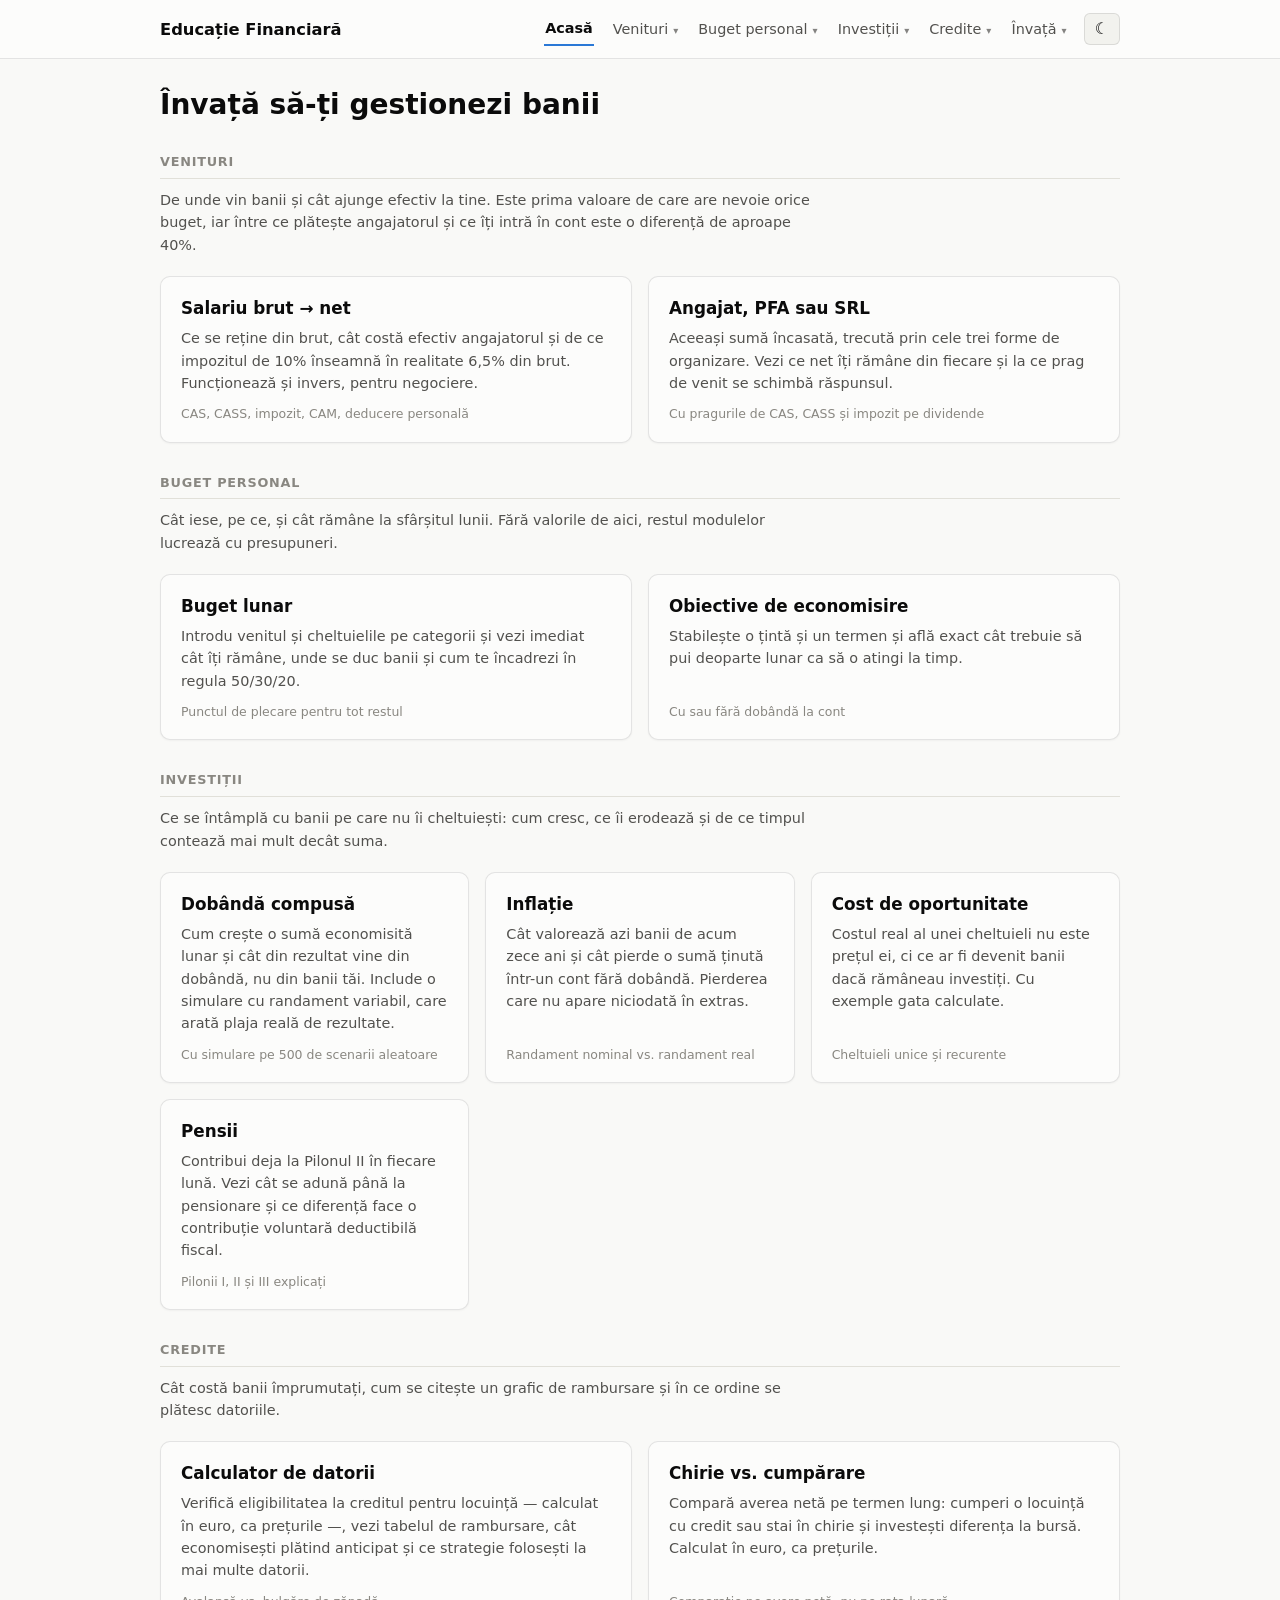
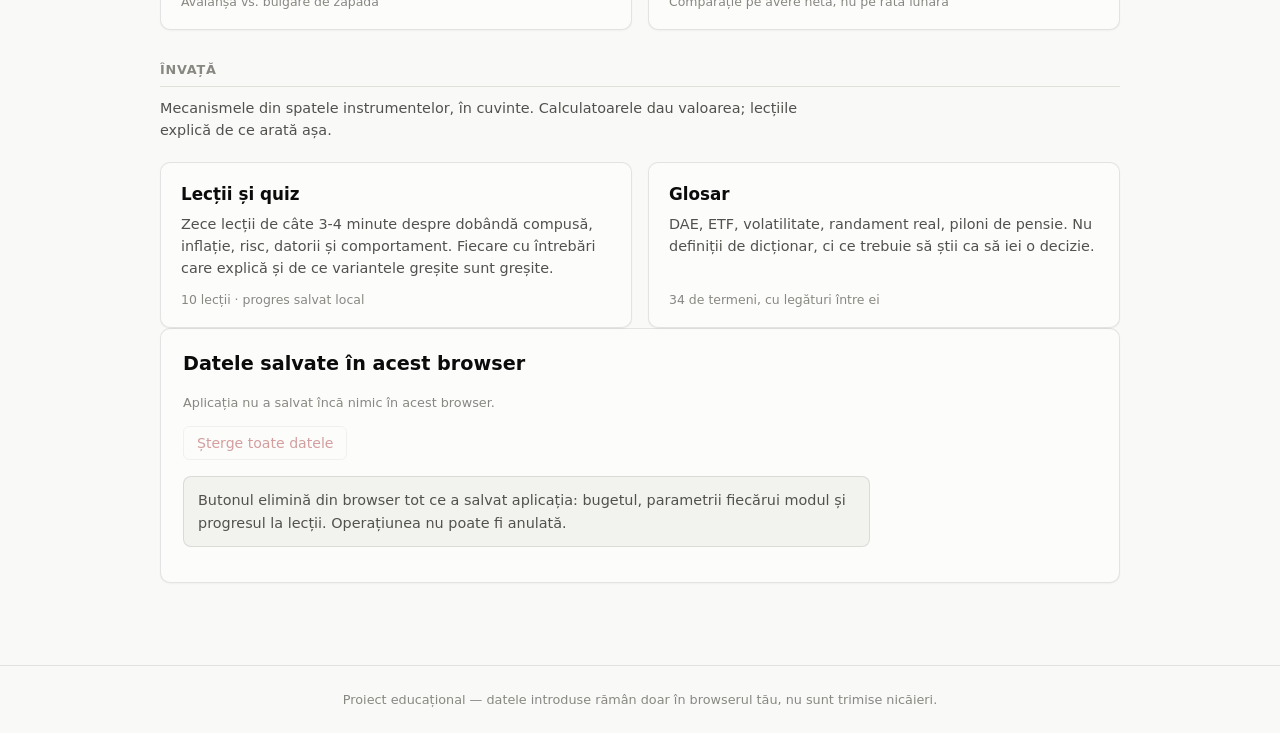
==== commit 91d69278: "Guard home page personalisation, align euro rate constant The home page no longer has the hero block" ====
--- a/index.html
+++ b/index.html
@@ -17,22 +17,6 @@
 
   <main id="main">
     <h1>Învață să-ți gestionezi banii</h1>
-    <p class="subtitle">Zece lecții scurte și douăsprezece instrumente care transformă deciziile financiare obișnuite în valori concrete. Fără jargon, fără cont, fără costuri.</p>
-
-    <!-- Punctul de intrare recomandat: se personalizează dacă există date. -->
-    <div class="card hero-card">
-      <div class="hero-main">
-        <div class="hero-text">
-          <h2 id="hero-title">De unde să începi</h2>
-          <p id="hero-text" class="hero-lead">Dacă e prima dată când te uiți serios la finanțele tale, ai două drumuri: înveți mecanismele sau îți măsori situația. Ambele funcționează — al doilea are efect mai rapid.</p>
-        </div>
-        <div class="hero-actions">
-          <a class="hero-btn primary" id="hero-cta" href="lectii.html">Începe cu prima lecție</a>
-          <a class="hero-btn" href="buget.html">Completează bugetul lunar</a>
-        </div>
-      </div>
-      <div id="hero-progress" class="hero-progress hidden"></div>
-    </div>
 
     <h2 class="section-title">Venituri</h2>
     <p class="section-lead">De unde vin banii și cât ajunge efectiv la tine. Este prima valoare de care are nevoie orice buget, iar între ce plătește angajatorul și ce îți intră în cont este o diferență de aproape 40%.</p>
@@ -119,30 +103,6 @@
       </a>
     </div>
 
-    <div class="card" style="margin-top:32px">
-      <h2>Ordinea care are cel mai mare efect</h2>
-      <p class="field-hint">Dacă nu știi de unde să începi, secvența de mai jos are cel mai mare efect cu cel mai mic efort. Fiecare pas îl face pe următorul mai ușor.</p>
-      <ol class="notes-list">
-        <li><strong>Află unde stai.</strong> Completează <a href="buget.html">bugetul lunar</a>. Fără valoarea reală a cheltuielilor, restul sunt presupuneri. Dacă îți știi doar salariul brut, pornește de la <a href="salariu.html">calculatorul de salariu</a>.</li>
-        <li><strong>Scapă de datoriile scumpe.</strong> Un credit rapid de la IFN cu 24% dobândă anulează orice randament la care ai putea spera din investiții. Vezi <a href="datorii.html">calculatorul de datorii</a>.</li>
-        <li><strong>Construiește un fond de urgență.</strong> 3-6 luni de cheltuieli, ținute lichid. Folosește <a href="obiective.html">obiectivele de economisire</a> ca să-ți dai un termen.</li>
-        <li><strong>Abia apoi investește.</strong> Vezi în <a href="investitii.html">simulatorul de dobândă compusă</a> de ce anii contează mai mult decât suma.</li>
-        <li><strong>Revino la valori din când în când.</strong> Un buget de acum un an nu mai descrie luna asta, iar restul modulelor pornesc de la el.</li>
-      </ol>
-    </div>
-
-    <div class="card">
-      <h2>Cum să citești rezultatele</h2>
-      <ul class="notes-list">
-        <li><strong>Majoritatea calculelor sunt simplificate.</strong> Folosesc rate constante, în timp ce realitatea variază de la an la an. Sunt utile pentru a înțelege <em>direcția</em> și <em>ordinul de mărime</em>, nu pentru a prezice o valoare exactă. Excepția este simularea cu randament variabil din modulul de investiții, care arată explicit plaja de incertitudine.</li>
-        <li><strong>Nu sunt consultanță financiară.</strong> Este un proiect educațional; pentru decizii mari (credit ipotecar, investiții semnificative) discută cu un specialist.</li>
-        <li><strong>Cotele și plafoanele se schimbă prin lege.</strong> Contribuțiile salariale, deducerile și pragurile fiscale sunt cele valabile în 2025 și pot fi modificate acolo unde contează. Mecanismele din spate nu se schimbă.</li>
-        <li><strong>Datele tale rămân la tine.</strong> Totul se calculează în browser și se salvează local. Nu există server care să primească ce introduci. Le poți șterge oricând, cu butonul de la finalul acestei pagini.</li>
-        <li><strong>Fiecare modul are un tabel.</strong> Dacă un grafic e greu de citit, butonul „Tabel” arată aceleași valori exact, iar „Descarcă CSV” le deschide în Excel.</li>
-        <li><strong>Funcționează și fără internet.</strong> După prima vizită, aplicația se încarcă din memoria browserului.</li>
-      </ul>
-    </div>
-
     <div class="card">
       <h2>Datele salvate în acest browser</h2>
       <p class="field-hint" id="storage-summary">Aplicația nu a salvat încă nimic.</p>
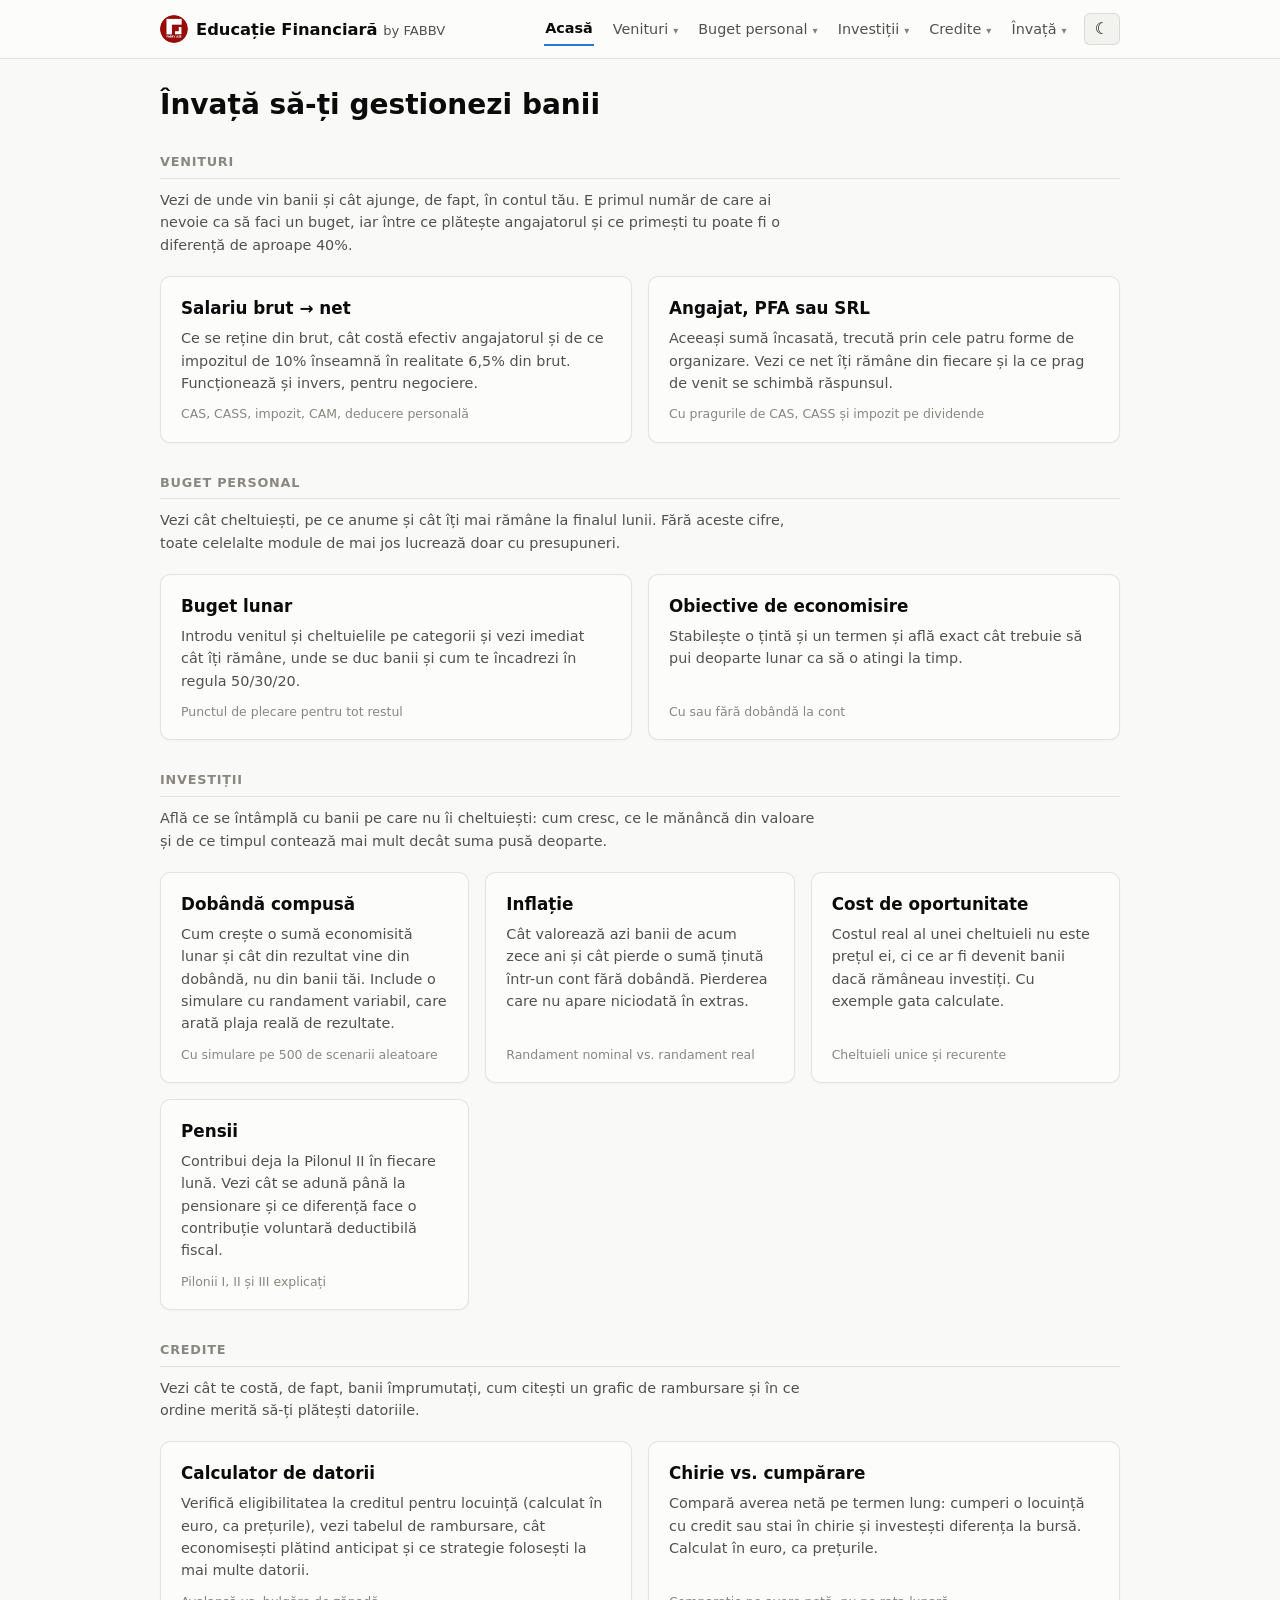
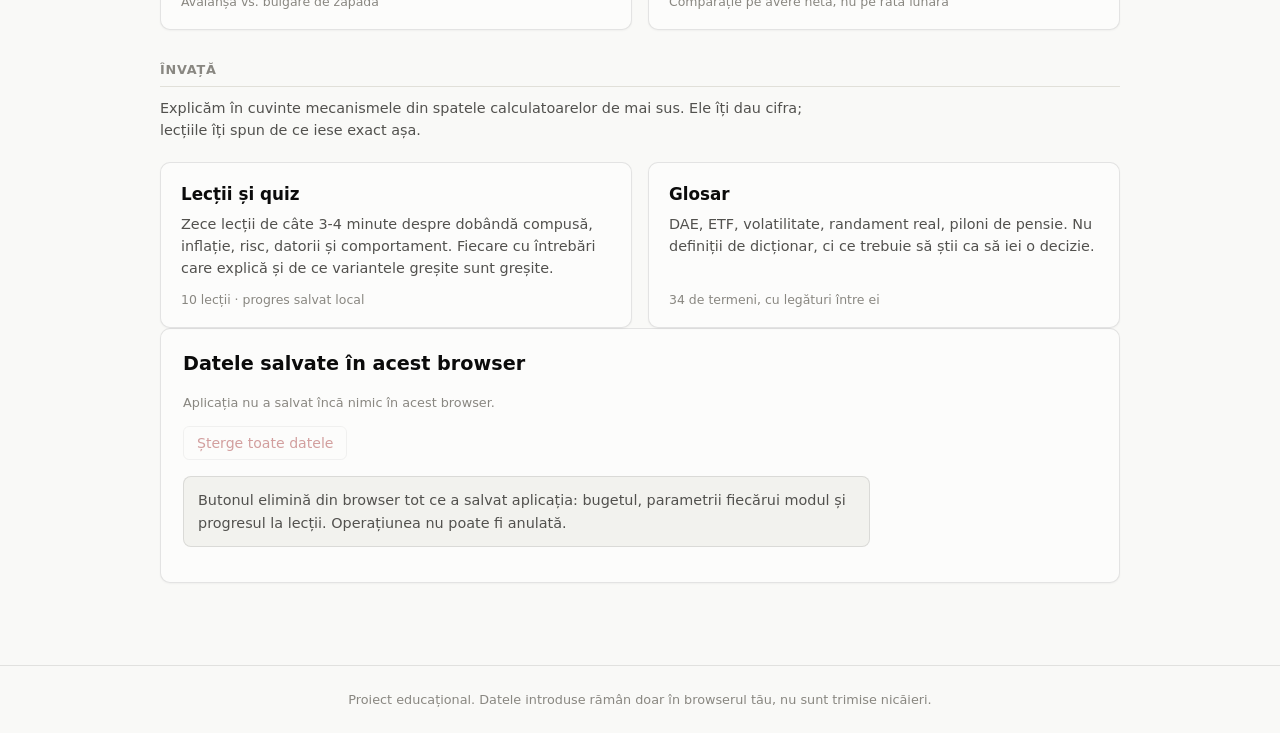
==== commit 704c6c01: "Implement audit feedback: salary rules, SRL split, pension disclaimer, logo - Add FABBV logo and "by" ====
--- a/index.html
+++ b/index.html
@@ -4,7 +4,7 @@
   <meta charset="utf-8" />
   <meta name="viewport" content="width=device-width, initial-scale=1" />
   <title>Educație Financiară</title>
-  <meta name="description" content="Aplicație de educație financiară: lecții cu quiz, glosar și douăsprezece instrumente interactive — buget, salariu, PFA vs. SRL, investiții, credite, pensii, inflație. Fără cont, fără costuri, totul în browser." />
+  <meta name="description" content="Aplicație de educație financiară: lecții cu quiz, glosar și douăsprezece instrumente interactive, de la buget și salariu până la PFA vs. SRL, investiții, credite, pensii și inflație. Fără cont, fără costuri, totul în browser." />
   <link rel="stylesheet" href="css/style.css" />
   <link rel="manifest" href="manifest.json" />
   <meta name="theme-color" content="#2a78d6" />
@@ -19,7 +19,7 @@
     <h1>Învață să-ți gestionezi banii</h1>
 
     <h2 class="section-title">Venituri</h2>
-    <p class="section-lead">De unde vin banii și cât ajunge efectiv la tine. Este prima valoare de care are nevoie orice buget, iar între ce plătește angajatorul și ce îți intră în cont este o diferență de aproape 40%.</p>
+    <p class="section-lead">Vezi de unde vin banii și cât ajunge, de fapt, în contul tău. E primul număr de care ai nevoie ca să faci un buget, iar între ce plătește angajatorul și ce primești tu poate fi o diferență de aproape 40%.</p>
     <div class="module-grid">
       <a class="module-card" href="salariu.html">
         <h3>Salariu brut → net</h3>
@@ -28,13 +28,13 @@
       </a>
       <a class="module-card" href="forme-venit.html">
         <h3>Angajat, PFA sau SRL</h3>
-        <p>Aceeași sumă încasată, trecută prin cele trei forme de organizare. Vezi ce net îți rămâne din fiecare și la ce prag de venit se schimbă răspunsul.</p>
+        <p>Aceeași sumă încasată, trecută prin cele patru forme de organizare. Vezi ce net îți rămâne din fiecare și la ce prag de venit se schimbă răspunsul.</p>
         <span class="status">Cu pragurile de CAS, CASS și impozit pe dividende</span>
       </a>
     </div>
 
     <h2 class="section-title">Buget personal</h2>
-    <p class="section-lead">Cât iese, pe ce, și cât rămâne la sfârșitul lunii. Fără valorile de aici, restul modulelor lucrează cu presupuneri.</p>
+    <p class="section-lead">Vezi cât cheltuiești, pe ce anume și cât îți mai rămâne la finalul lunii. Fără aceste cifre, toate celelalte module de mai jos lucrează doar cu presupuneri.</p>
     <div class="module-grid">
       <a class="module-card" href="buget.html">
         <h3>Buget lunar</h3>
@@ -49,7 +49,7 @@
     </div>
 
     <h2 class="section-title">Investiții</h2>
-    <p class="section-lead">Ce se întâmplă cu banii pe care nu îi cheltuiești: cum cresc, ce îi erodează și de ce timpul contează mai mult decât suma.</p>
+    <p class="section-lead">Află ce se întâmplă cu banii pe care nu îi cheltuiești: cum cresc, ce le mănâncă din valoare și de ce timpul contează mai mult decât suma pusă deoparte.</p>
     <div class="module-grid">
       <a class="module-card" href="investitii.html">
         <h3>Dobândă compusă</h3>
@@ -74,11 +74,11 @@
     </div>
 
     <h2 class="section-title">Credite</h2>
-    <p class="section-lead">Cât costă banii împrumutați, cum se citește un grafic de rambursare și în ce ordine se plătesc datoriile.</p>
+    <p class="section-lead">Vezi cât te costă, de fapt, banii împrumutați, cum citești un grafic de rambursare și în ce ordine merită să-ți plătești datoriile.</p>
     <div class="module-grid">
       <a class="module-card" href="datorii.html">
         <h3>Calculator de datorii</h3>
-        <p>Verifică eligibilitatea la creditul pentru locuință — calculat în euro, ca prețurile —, vezi tabelul de rambursare, cât economisești plătind anticipat și ce strategie folosești la mai multe datorii.</p>
+        <p>Verifică eligibilitatea la creditul pentru locuință (calculat în euro, ca prețurile), vezi tabelul de rambursare, cât economisești plătind anticipat și ce strategie folosești la mai multe datorii.</p>
         <span class="status">Avalanșă vs. bulgăre de zăpadă</span>
       </a>
       <a class="module-card" href="comparator.html">
@@ -89,7 +89,7 @@
     </div>
 
     <h2 class="section-title">Învață</h2>
-    <p class="section-lead">Mecanismele din spatele instrumentelor, în cuvinte. Calculatoarele dau valoarea; lecțiile explică de ce arată așa.</p>
+    <p class="section-lead">Explicăm în cuvinte mecanismele din spatele calculatoarelor de mai sus. Ele îți dau cifra; lecțiile îți spun de ce iese exact așa.</p>
     <div class="module-grid">
       <a class="module-card" href="lectii.html">
         <h3>Lecții și quiz</h3>
@@ -114,7 +114,7 @@
   </main>
 
   <footer class="site-footer">
-    <p>Proiect educațional — datele introduse rămân doar în browserul tău, nu sunt trimise nicăieri.</p>
+    <p>Proiect educațional. Datele introduse rămân doar în browserul tău, nu sunt trimise nicăieri.</p>
   </footer>
 
   <script src="js/common.js"></script>
--- a/css/style.css
+++ b/css/style.css
@@ -175,10 +175,30 @@
 }
 
 .site-nav .brand {
+  display: flex;
+  align-items: center;
+  gap: 8px;
   font-weight: 700;
   font-size: 1.02rem;
   text-decoration: none;
   color: var(--text-primary);
+}
+
+.site-nav .brand-logo {
+  width: 28px;
+  height: 28px;
+  border-radius: 50%;
+  flex: none;
+  /* Fișierul sursă are cercul roșu înscris exact în cadru: decupajul
+     circular elimină colțurile albe fără să mai fie nevoie de o variantă
+     separată a siglei. */
+  object-fit: cover;
+}
+
+.site-nav .brand-suffix {
+  font-weight: 500;
+  font-size: 0.82rem;
+  color: var(--text-secondary);
   white-space: nowrap;
 }
 
@@ -518,7 +538,7 @@
 }
 
 /* Echivalentul lunar al unei cheltuieli rare, sub câmpul de sumă. */
-.exp-plan-wrap { min-width: 0; }
+.exp-plan-wrap, .exp-real-wrap { min-width: 0; }
 .exp-equiv {
   display: block;
   font-size: 0.72rem;
@@ -526,6 +546,19 @@
   margin-top: 3px;
   white-space: nowrap;
 }
+
+/* Abaterea față de plan, sub câmpul „realizat”. */
+.exp-abatere {
+  display: block;
+  font-size: 0.75rem;
+  font-weight: 600;
+  margin-top: 3px;
+  text-align: right;
+  white-space: nowrap;
+  font-variant-numeric: tabular-nums;
+}
+.exp-abatere.good { color: var(--good-text); }
+.exp-abatere.critical { color: var(--critical-text); }
 
 /* Un link care arată ca un buton, în rândurile de acțiuni. */
 .button-link {
@@ -1321,7 +1354,7 @@
   .expense-row .exp-group { grid-area: group; }
   .expense-row .exp-freq { grid-area: freq; }
   .expense-row .exp-plan-wrap { grid-area: plan; }
-  .expense-row .exp-real { grid-area: real; }
+  .expense-row .exp-real-wrap { grid-area: real; }
   .expense-row .remove { grid-area: remove; }
 }
 
@@ -1330,8 +1363,27 @@
   .card { padding: 16px 15px; }
   h1 { font-size: 1.45rem; }
 
+  /* Graficele ies din marginile cardului și ocupă toată lățimea ecranului.
+     Pe un telefon, cei 15px de padding de fiecare parte plus cei 14 ai
+     paginii înseamnă aproape a șasea parte din lățime luată din desen —
+     mult prea mult pentru ceva care se citește tocmai prin întindere.
+     Legenda și restul textului rămân aliniate cu cardul. */
+  .card .line-chart-wrap,
+  .card .bar-chart-wrap {
+    margin-left: -15px;
+    margin-right: -15px;
+  }
+  /* Legenda este text, deci se aliniază înapoi cu restul cardului. */
+  .card .line-chart-wrap > .legend,
+  .card .bar-chart-wrap > .legend {
+    padding-left: 15px;
+    padding-right: 15px;
+  }
+
   /* Rândurile de cheltuieli devin blocuri, ca să încapă pe telefon.
-     Plan și Real rămân alăturate: comparația dintre ele este scopul. */
+     Plan și Real rămân alăturate, pe coloane de lățimi egale: comparația
+     dintre ele este scopul, iar două casete de mărimi diferite s-ar citi
+     ca și cum una ar conta mai mult. */
   .expense-header { display: none; }
   .expense-row {
     grid-template-columns: 16px 1fr 1fr 36px;
@@ -1339,7 +1391,7 @@
       "swatch name  name  remove"
       ".      group group group"
       ".      freq  freq  freq"
-      ".      plan  real  real";
+      ".      plan  real  .";
     row-gap: 6px;
     padding-bottom: 12px;
     margin-bottom: 12px;
@@ -1350,10 +1402,27 @@
   .expense-row .exp-group { grid-area: group; }
   .expense-row .exp-freq { grid-area: freq; }
   .expense-row .exp-plan-wrap { grid-area: plan; }
-  .expense-row .exp-real { grid-area: real; }
+  .expense-row .exp-real-wrap { grid-area: real; }
   .expense-row .remove { grid-area: remove; }
 
-  /* Pe telefon lipsește antetul de tabel, deci câmpurile se auto-explică. */
+  /* Antetul de tabel dispare pe telefon, deci fiecare câmp își poartă
+     eticheta deasupra. Fără ea, „Plan” și „Realizat” arată identic: două
+     casete cu cifre, una lângă alta. */
+  .expense-row .exp-plan-wrap::before,
+  .expense-row .exp-real-wrap::before {
+    content: attr(data-eticheta);
+    display: block;
+    font-size: 0.72rem;
+    color: var(--text-muted);
+    text-transform: uppercase;
+    letter-spacing: 0.03em;
+    margin-bottom: 3px;
+  }
+  /* Rândul este centrat pe verticală, dar învelișul cu abatere este mai
+     înalt decât celălalt — fără asta, cele două etichete ar sta la
+     înălțimi diferite exact acolo unde trebuie comparate. */
+  .expense-row .exp-plan-wrap,
+  .expense-row .exp-real-wrap { align-self: start; }
   .expense-row .exp-plan { text-align: right; }
   .expense-row .exp-real { text-align: right; }
 
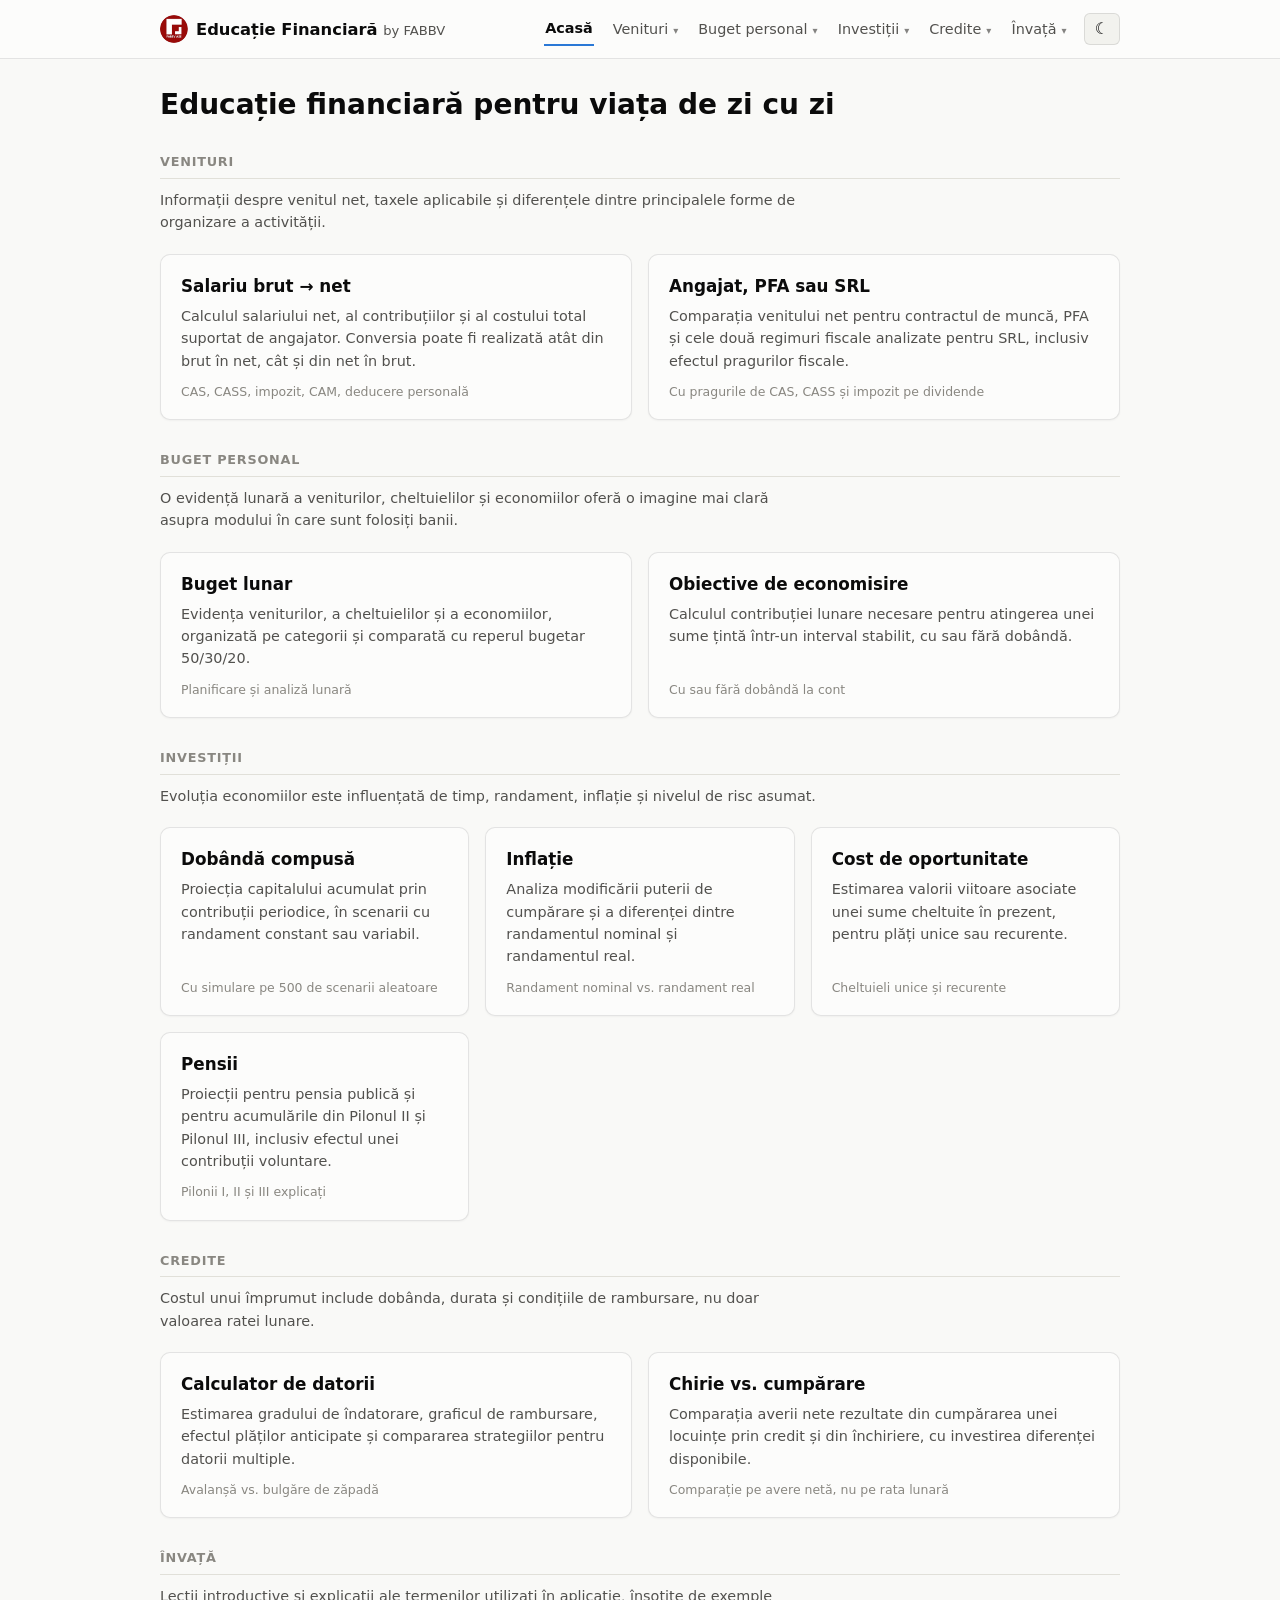
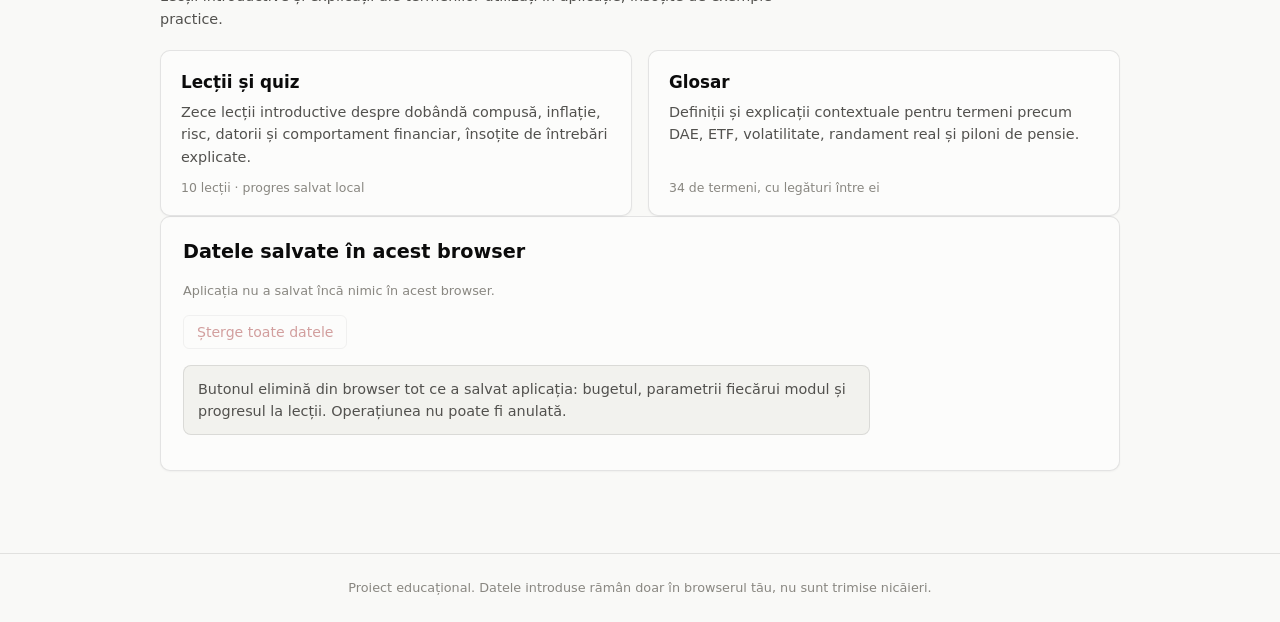
==== commit 84eab95d: "Revizuiește textele și actualizează parametrii fiscali" ====
--- a/index.html
+++ b/index.html
@@ -4,7 +4,7 @@
   <meta charset="utf-8" />
   <meta name="viewport" content="width=device-width, initial-scale=1" />
   <title>Educație Financiară</title>
-  <meta name="description" content="Aplicație de educație financiară: lecții cu quiz, glosar și douăsprezece instrumente interactive, de la buget și salariu până la PFA vs. SRL, investiții, credite, pensii și inflație. Fără cont, fără costuri, totul în browser." />
+  <meta name="description" content="Instrumente și lecții de educație financiară pentru studenți. Îți poți calcula bugetul, salariul, economiile, investițiile și costul unui credit, direct în browser." />
   <link rel="stylesheet" href="css/style.css" />
   <link rel="manifest" href="manifest.json" />
   <meta name="theme-color" content="#2a78d6" />
@@ -16,89 +16,89 @@
   </header>
 
   <main id="main">
-    <h1>Învață să-ți gestionezi banii</h1>
+    <h1>Educație financiară pentru viața de zi cu zi</h1>
 
     <h2 class="section-title">Venituri</h2>
-    <p class="section-lead">Vezi de unde vin banii și cât ajunge, de fapt, în contul tău. E primul număr de care ai nevoie ca să faci un buget, iar între ce plătește angajatorul și ce primești tu poate fi o diferență de aproape 40%.</p>
+    <p class="section-lead">Informații despre venitul net, taxele aplicabile și diferențele dintre principalele forme de organizare a activității.</p>
     <div class="module-grid">
       <a class="module-card" href="salariu.html">
         <h3>Salariu brut → net</h3>
-        <p>Ce se reține din brut, cât costă efectiv angajatorul și de ce impozitul de 10% înseamnă în realitate 6,5% din brut. Funcționează și invers, pentru negociere.</p>
+        <p>Calculul salariului net, al contribuțiilor și al costului total suportat de angajator. Conversia poate fi realizată atât din brut în net, cât și din net în brut.</p>
         <span class="status">CAS, CASS, impozit, CAM, deducere personală</span>
       </a>
       <a class="module-card" href="forme-venit.html">
         <h3>Angajat, PFA sau SRL</h3>
-        <p>Aceeași sumă încasată, trecută prin cele patru forme de organizare. Vezi ce net îți rămâne din fiecare și la ce prag de venit se schimbă răspunsul.</p>
+        <p>Comparația venitului net pentru contractul de muncă, PFA și cele două regimuri fiscale analizate pentru SRL, inclusiv efectul pragurilor fiscale.</p>
         <span class="status">Cu pragurile de CAS, CASS și impozit pe dividende</span>
       </a>
     </div>
 
     <h2 class="section-title">Buget personal</h2>
-    <p class="section-lead">Vezi cât cheltuiești, pe ce anume și cât îți mai rămâne la finalul lunii. Fără aceste cifre, toate celelalte module de mai jos lucrează doar cu presupuneri.</p>
+    <p class="section-lead">O evidență lunară a veniturilor, cheltuielilor și economiilor oferă o imagine mai clară asupra modului în care sunt folosiți banii.</p>
     <div class="module-grid">
       <a class="module-card" href="buget.html">
         <h3>Buget lunar</h3>
-        <p>Introdu venitul și cheltuielile pe categorii și vezi imediat cât îți rămâne, unde se duc banii și cum te încadrezi în regula 50/30/20.</p>
-        <span class="status" id="status-buget">Punctul de plecare pentru tot restul</span>
+        <p>Evidența veniturilor, a cheltuielilor și a economiilor, organizată pe categorii și comparată cu reperul bugetar 50/30/20.</p>
+        <span class="status" id="status-buget">Planificare și analiză lunară</span>
       </a>
       <a class="module-card" href="obiective.html">
         <h3>Obiective de economisire</h3>
-        <p>Stabilește o țintă și un termen și află exact cât trebuie să pui deoparte lunar ca să o atingi la timp.</p>
+        <p>Calculul contribuției lunare necesare pentru atingerea unei sume țintă într-un interval stabilit, cu sau fără dobândă.</p>
         <span class="status">Cu sau fără dobândă la cont</span>
       </a>
     </div>
 
     <h2 class="section-title">Investiții</h2>
-    <p class="section-lead">Află ce se întâmplă cu banii pe care nu îi cheltuiești: cum cresc, ce le mănâncă din valoare și de ce timpul contează mai mult decât suma pusă deoparte.</p>
+    <p class="section-lead">Evoluția economiilor este influențată de timp, randament, inflație și nivelul de risc asumat.</p>
     <div class="module-grid">
       <a class="module-card" href="investitii.html">
         <h3>Dobândă compusă</h3>
-        <p>Cum crește o sumă economisită lunar și cât din rezultat vine din dobândă, nu din banii tăi. Include o simulare cu randament variabil, care arată plaja reală de rezultate.</p>
+        <p>Proiecția capitalului acumulat prin contribuții periodice, în scenarii cu randament constant sau variabil.</p>
         <span class="status">Cu simulare pe 500 de scenarii aleatoare</span>
       </a>
       <a class="module-card" href="inflatie.html">
         <h3>Inflație</h3>
-        <p>Cât valorează azi banii de acum zece ani și cât pierde o sumă ținută într-un cont fără dobândă. Pierderea care nu apare niciodată în extras.</p>
+        <p>Analiza modificării puterii de cumpărare și a diferenței dintre randamentul nominal și randamentul real.</p>
         <span class="status">Randament nominal vs. randament real</span>
       </a>
       <a class="module-card" href="oportunitate.html">
         <h3>Cost de oportunitate</h3>
-        <p>Costul real al unei cheltuieli nu este prețul ei, ci ce ar fi devenit banii dacă rămâneau investiți. Cu exemple gata calculate.</p>
+        <p>Estimarea valorii viitoare asociate unei sume cheltuite în prezent, pentru plăți unice sau recurente.</p>
         <span class="status">Cheltuieli unice și recurente</span>
       </a>
       <a class="module-card" href="pensii.html">
         <h3>Pensii</h3>
-        <p>Contribui deja la Pilonul II în fiecare lună. Vezi cât se adună până la pensionare și ce diferență face o contribuție voluntară deductibilă fiscal.</p>
+        <p>Proiecții pentru pensia publică și pentru acumulările din Pilonul II și Pilonul III, inclusiv efectul unei contribuții voluntare.</p>
         <span class="status">Pilonii I, II și III explicați</span>
       </a>
     </div>
 
     <h2 class="section-title">Credite</h2>
-    <p class="section-lead">Vezi cât te costă, de fapt, banii împrumutați, cum citești un grafic de rambursare și în ce ordine merită să-ți plătești datoriile.</p>
+    <p class="section-lead">Costul unui împrumut include dobânda, durata și condițiile de rambursare, nu doar valoarea ratei lunare.</p>
     <div class="module-grid">
       <a class="module-card" href="datorii.html">
         <h3>Calculator de datorii</h3>
-        <p>Verifică eligibilitatea la creditul pentru locuință (calculat în euro, ca prețurile), vezi tabelul de rambursare, cât economisești plătind anticipat și ce strategie folosești la mai multe datorii.</p>
+        <p>Estimarea gradului de îndatorare, graficul de rambursare, efectul plăților anticipate și compararea strategiilor pentru datorii multiple.</p>
         <span class="status">Avalanșă vs. bulgăre de zăpadă</span>
       </a>
       <a class="module-card" href="comparator.html">
         <h3>Chirie vs. cumpărare</h3>
-        <p>Compară averea netă pe termen lung: cumperi o locuință cu credit sau stai în chirie și investești diferența la bursă. Calculat în euro, ca prețurile.</p>
+        <p>Comparația averii nete rezultate din cumpărarea unei locuințe prin credit și din închiriere, cu investirea diferenței disponibile.</p>
         <span class="status">Comparație pe avere netă, nu pe rata lunară</span>
       </a>
     </div>
 
     <h2 class="section-title">Învață</h2>
-    <p class="section-lead">Explicăm în cuvinte mecanismele din spatele calculatoarelor de mai sus. Ele îți dau cifra; lecțiile îți spun de ce iese exact așa.</p>
+    <p class="section-lead">Lecții introductive și explicații ale termenilor utilizați în aplicație, însoțite de exemple practice.</p>
     <div class="module-grid">
       <a class="module-card" href="lectii.html">
         <h3>Lecții și quiz</h3>
-        <p>Zece lecții de câte 3-4 minute despre dobândă compusă, inflație, risc, datorii și comportament. Fiecare cu întrebări care explică și de ce variantele greșite sunt greșite.</p>
+        <p>Zece lecții introductive despre dobândă compusă, inflație, risc, datorii și comportament financiar, însoțite de întrebări explicate.</p>
         <span class="status" id="status-lectii">10 lecții · progres salvat local</span>
       </a>
       <a class="module-card" href="glosar.html">
         <h3>Glosar</h3>
-        <p>DAE, ETF, volatilitate, randament real, piloni de pensie. Nu definiții de dicționar, ci ce trebuie să știi ca să iei o decizie.</p>
+        <p>Definiții și explicații contextuale pentru termeni precum DAE, ETF, volatilitate, randament real și piloni de pensie.</p>
         <span class="status">34 de termeni, cu legături între ei</span>
       </a>
     </div>
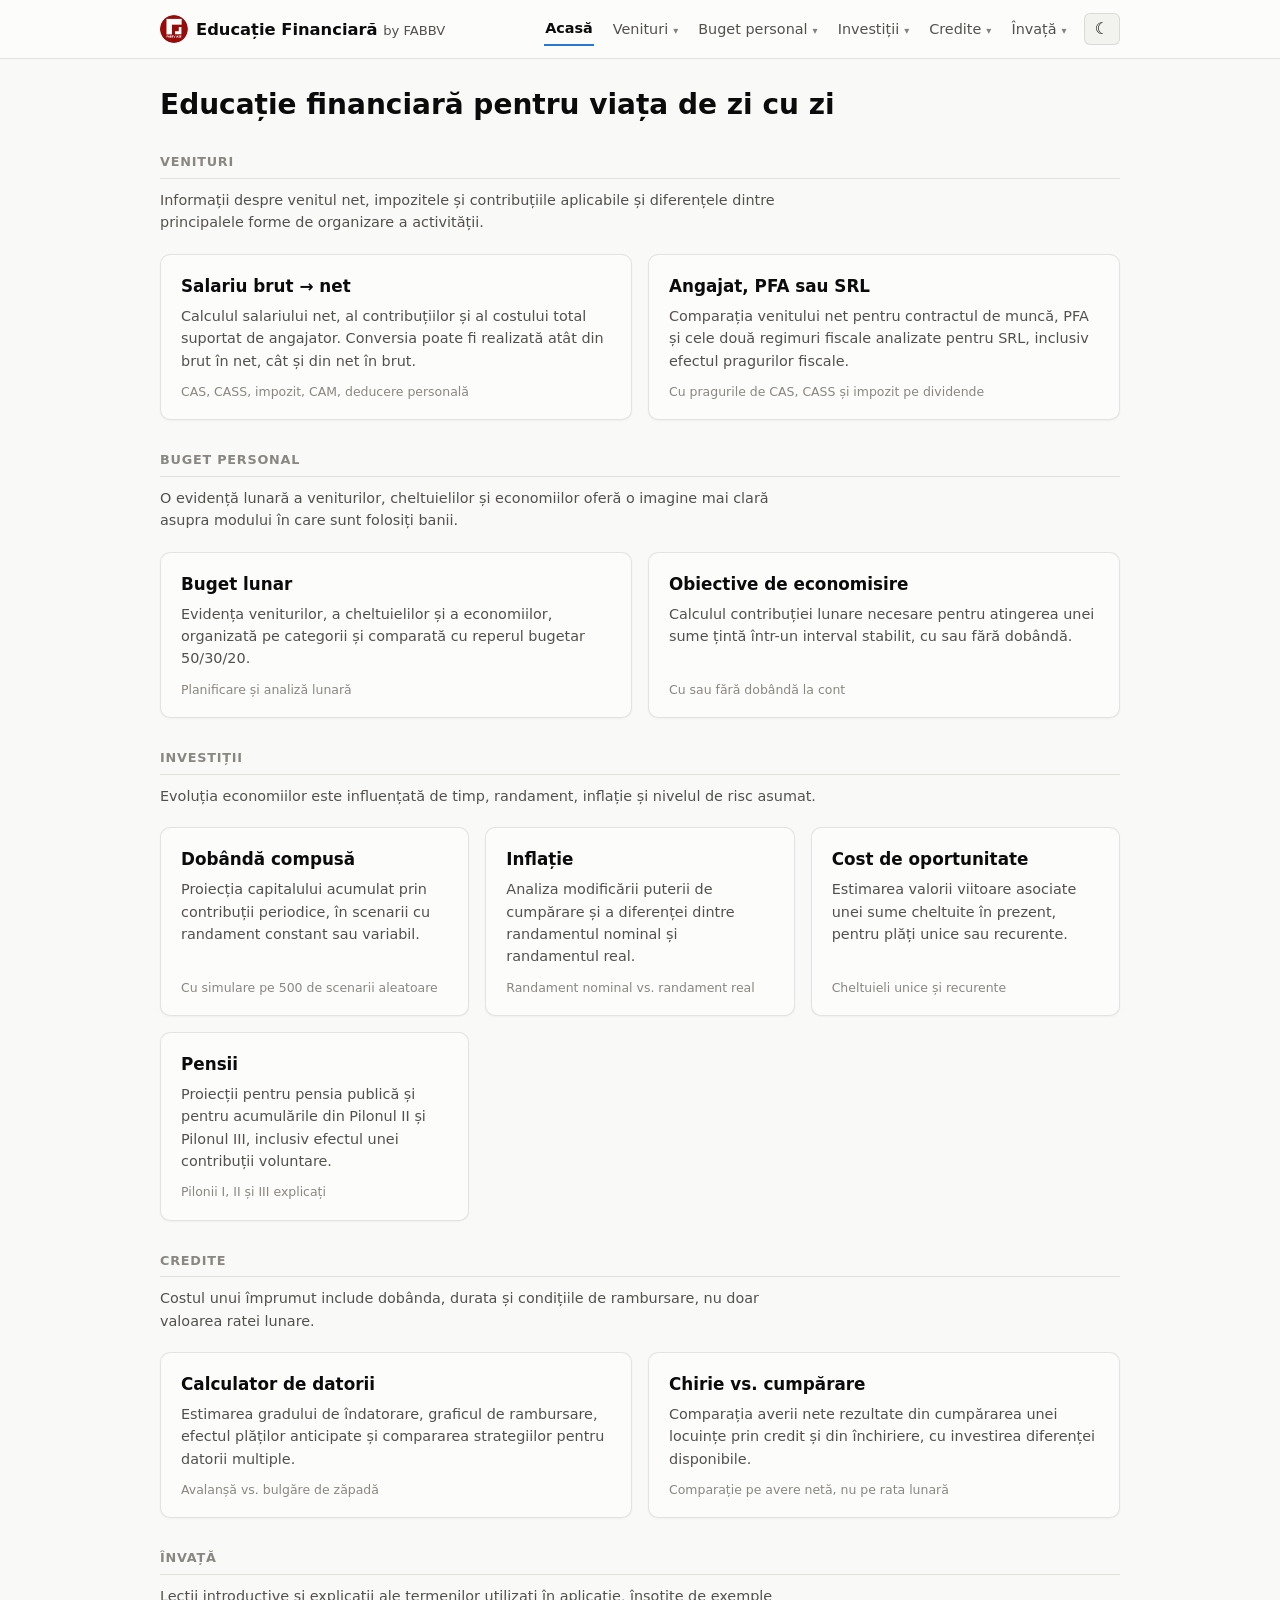
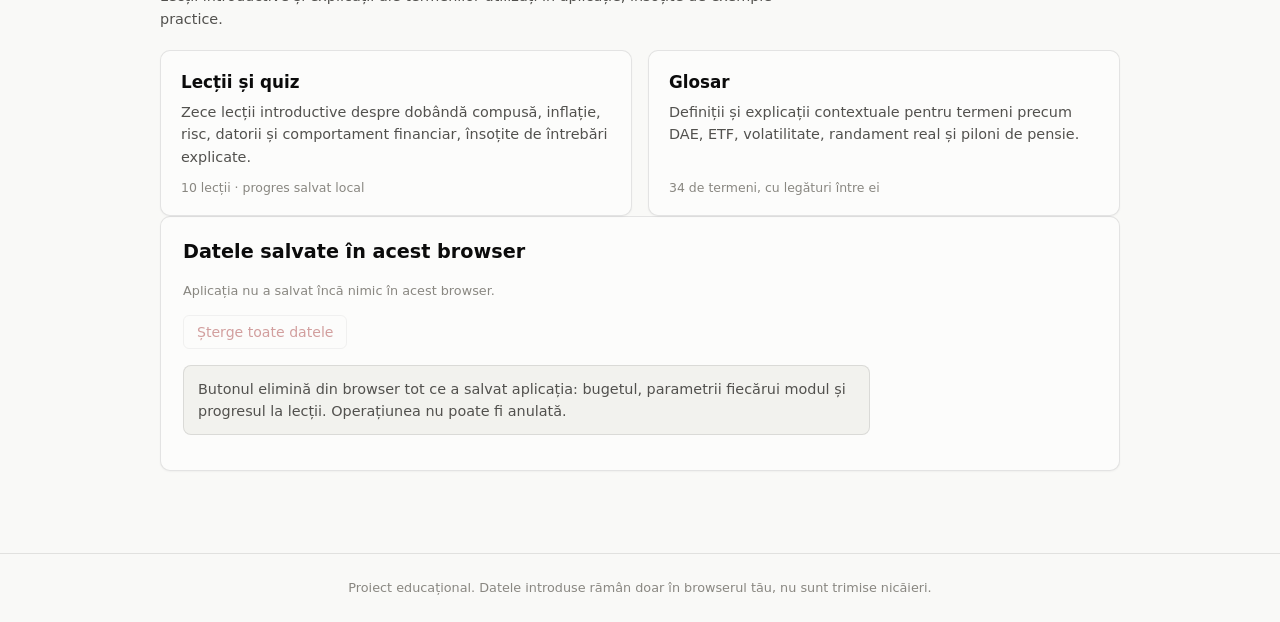
==== commit ba6ab8bf: "Adaugă capitalizare, corectează dobânda compusă și aplică feedback - Investiții/Obiective: dobândă n" ====
--- a/index.html
+++ b/index.html
@@ -19,7 +19,7 @@
     <h1>Educație financiară pentru viața de zi cu zi</h1>
 
     <h2 class="section-title">Venituri</h2>
-    <p class="section-lead">Informații despre venitul net, taxele aplicabile și diferențele dintre principalele forme de organizare a activității.</p>
+    <p class="section-lead">Informații despre venitul net, impozitele și contribuțiile aplicabile și diferențele dintre principalele forme de organizare a activității.</p>
     <div class="module-grid">
       <a class="module-card" href="salariu.html">
         <h3>Salariu brut → net</h3>
